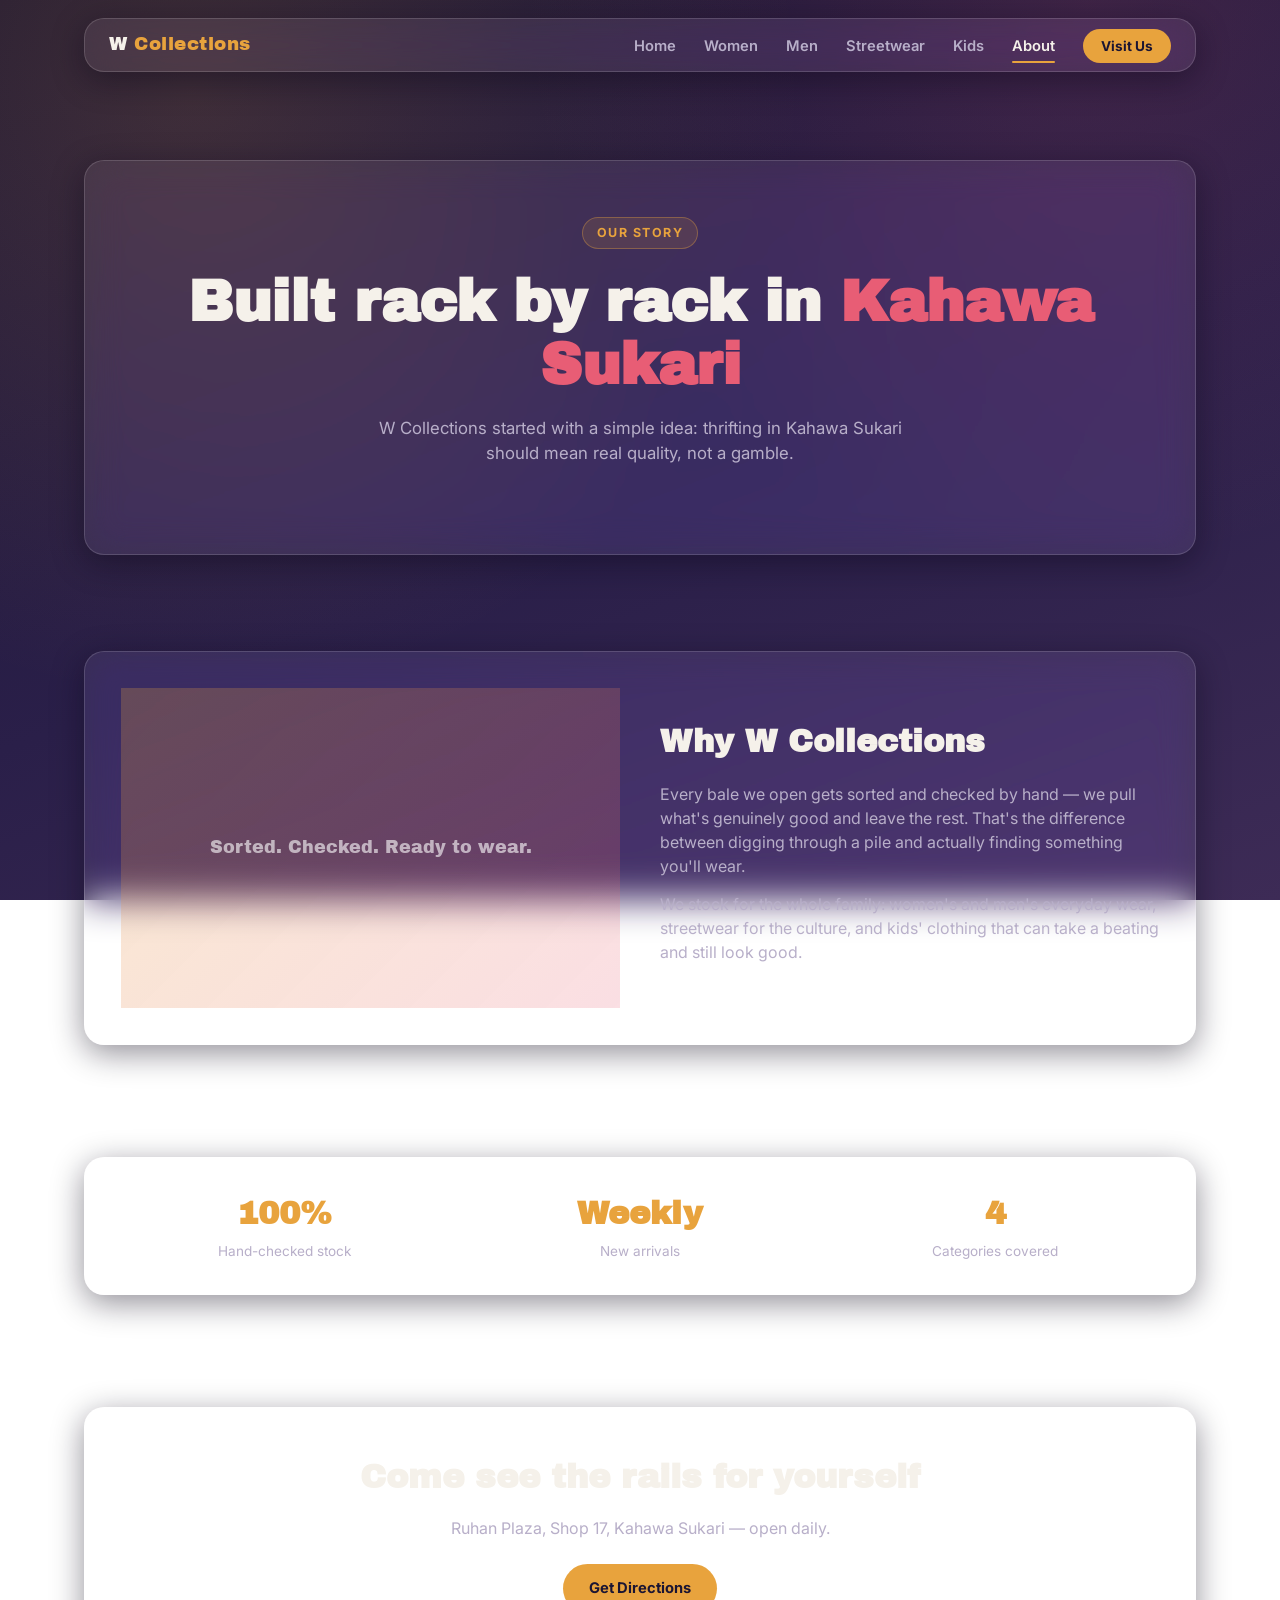
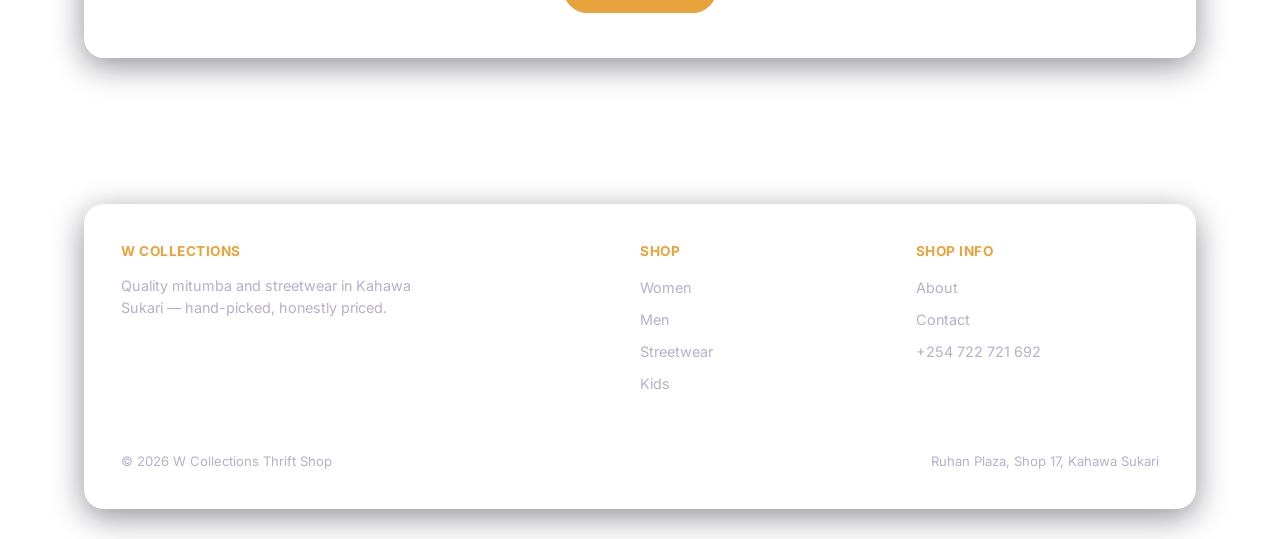
==== about.html @ debbc897 "Add files via upload" ====
<!DOCTYPE html>
<html lang="en">
<head>
<meta charset="UTF-8">
<meta name="viewport" content="width=device-width, initial-scale=1.0">
<title>About Us | W Collections Thrift Shop</title>
<meta name="description" content="Meet W Collections Thrift Shop — Kahawa Sukari's spot for quality-checked, honestly priced mitumba and streetwear.">
<link rel="canonical" href="https://w-collections.vercel.app/about.html">
<link rel="stylesheet" href="style.css">
</head>
<body>

<header class="site-header">
  <div class="container">
    <div class="nav-shell glass">
      <a href="index.html" class="logo">W <span>Collections</span></a>
      <nav>
        <ul>
          <li><a href="index.html">Home</a></li>
          <li><a href="womens-clothing.html">Women</a></li>
          <li><a href="mens-clothes.html">Men</a></li>
          <li><a href="streetwear.html">Streetwear</a></li>
          <li><a href="childrens-clothing.html">Kids</a></li>
          <li><a href="about.html" class="active">About</a></li>
          <li><a href="contact.html" class="nav-cta">Visit Us</a></li>
        </ul>
      </nav>
      <button class="nav-toggle" aria-label="Toggle menu">☰</button>
    </div>
  </div>
</header>

<main>
  <section class="hero">
    <div class="container">
      <div class="hero-inner glass">
        <span class="hero-tag">Our Story</span>
        <h1>Built rack by rack in <em>Kahawa Sukari</em></h1>
        <p class="lead">W Collections started with a simple idea: thrifting in Kahawa Sukari should mean real quality, not a gamble.</p>
      </div>
    </div>
  </section>

  <section class="section">
    <div class="container">
      <div class="split glass" style="padding:36px;">
        <div class="visual">Sorted. Checked. Ready to wear.</div>
        <div class="copy">
          <h2>Why W Collections</h2>
          <p>Every bale we open gets sorted and checked by hand — we pull what's genuinely good and leave the rest. That's the difference between digging through a pile and actually finding something you'll wear.</p>
          <p>We stock for the whole family: women's and men's everyday wear, streetwear for the culture, and kids' clothing that can take a beating and still look good.</p>
        </div>
      </div>
    </div>
  </section>

  <section class="section">
    <div class="container">
      <div class="stat-row glass">
        <div class="stat"><b>100%</b><span>Hand-checked stock</span></div>
        <div class="stat"><b>Weekly</b><span>New arrivals</span></div>
        <div class="stat"><b>4</b><span>Categories covered</span></div>
      </div>
    </div>
  </section>

  <section class="section">
    <div class="container">
      <div class="cta-band glass">
        <h2>Come see the rails for yourself</h2>
        <p>Ruhan Plaza, Shop 17, Kahawa Sukari — open daily.</p>
        <a href="contact.html" class="btn btn-primary">Get Directions</a>
      </div>
    </div>
  </section>
</main>

<footer>
  <div class="container">
    <div class="footer-inner glass">
      <div class="footer-grid">
        <div>
          <h4>W Collections</h4>
          <p style="color:var(--text-muted); font-size:0.9rem; max-width:320px;">Quality mitumba and streetwear in Kahawa Sukari — hand-picked, honestly priced.</p>
        </div>
        <div>
          <h4>Shop</h4>
          <ul>
            <li><a href="womens-clothing.html">Women</a></li>
            <li><a href="mens-clothes.html">Men</a></li>
            <li><a href="streetwear.html">Streetwear</a></li>
            <li><a href="childrens-clothing.html">Kids</a></li>
          </ul>
        </div>
        <div>
          <h4>Shop Info</h4>
          <ul>
            <li><a href="about.html">About</a></li>
            <li><a href="contact.html">Contact</a></li>
            <li><a href="tel:+254722721692">+254 722 721 692</a></li>
          </ul>
        </div>
      </div>
      <div class="footer-bottom">
        <span>© 2026 W Collections Thrift Shop</span>
        <span>Ruhan Plaza, Shop 17, Kahawa Sukari</span>
      </div>
    </div>
  </div>
</footer>

<script src="script.js"></script>
</body>
</html>
---- style.css ----
/* ============================================
   W COLLECTIONS — Glassmorphism Design System
   ============================================ */

@import url('https://fonts.googleapis.com/css2?family=Archivo+Black&family=Inter:wght@400;500;600;700;800&display=swap');

:root{
  /* Color tokens */
  --bg-deep:      #1B1533;
  --bg-mid:       #2A1F49;
  --bg-light:     #3D2B56;
  --amber:        #E8A33D;
  --amber-soft:   #F2C374;
  --coral:        #E85D75;
  --text-primary: #F5F1EA;
  --text-muted:   #B8AFC9;
  --glass-fill:   rgba(255,255,255,0.07);
  --glass-fill-hi:rgba(255,255,255,0.13);
  --glass-border: rgba(255,255,255,0.15);
  --shadow-deep:  rgba(10,6,24,0.45);

  --font-display: 'Archivo Black', 'Arial Black', sans-serif;
  --font-body: 'Inter', -apple-system, sans-serif;

  --radius: 20px;
  --radius-sm: 12px;
  --container: 1160px;
}

*{ box-sizing: border-box; margin:0; padding:0; }

html{ scroll-behavior: smooth; }

body{
  font-family: var(--font-body);
  color: var(--text-primary);
  background:
    radial-gradient(circle at 15% 10%, rgba(232,163,61,0.16), transparent 45%),
    radial-gradient(circle at 85% 0%, rgba(232,93,117,0.14), transparent 40%),
    linear-gradient(160deg, var(--bg-deep) 0%, var(--bg-mid) 55%, var(--bg-light) 100%);
  background-attachment: fixed;
  min-height: 100vh;
  line-height: 1.5;
  -webkit-font-smoothing: antialiased;
}

img{ max-width:100%; display:block; }
a{ color: inherit; text-decoration:none; }
ul{ list-style:none; }

.container{
  max-width: var(--container);
  margin: 0 auto;
  padding: 0 24px;
}

/* ---------- Glass primitives ---------- */
.glass{
  background: var(--glass-fill);
  backdrop-filter: blur(18px) saturate(140%);
  -webkit-backdrop-filter: blur(18px) saturate(140%);
  border: 1px solid var(--glass-border);
  border-radius: var(--radius);
  box-shadow: 0 8px 32px var(--shadow-deep);
}

/* ---------- Header / Nav ---------- */
header.site-header{
  position: sticky;
  top: 0;
  z-index: 100;
  padding: 18px 0;
}
.nav-shell{
  display:flex;
  align-items:center;
  justify-content:space-between;
  padding: 12px 24px;
}
.logo{
  font-family: var(--font-display);
  font-size: 1.15rem;
  letter-spacing: 0.5px;
  color: var(--text-primary);
}
.logo span{ color: var(--amber); }

nav ul{ display:flex; gap: 28px; }
nav a{
  font-weight: 600;
  font-size: 0.92rem;
  color: var(--text-muted);
  transition: color .2s ease;
  position: relative;
}
nav a:hover, nav a.active{ color: var(--text-primary); }
nav a.active::after{
  content:'';
  position:absolute;
  left:0; right:0; bottom:-8px;
  height:2px;
  background: var(--amber);
  border-radius: 2px;
}
.nav-cta{
  background: var(--amber);
  color: var(--bg-deep) !important;
  padding: 9px 18px;
  border-radius: 999px;
  font-weight: 700 !important;
  font-size: 0.85rem !important;
}
.nav-cta:hover{ background: var(--amber-soft); }

.nav-toggle{ display:none; background:none; border:none; color:var(--text-primary); font-size:1.6rem; cursor:pointer; }

/* ---------- Hero ---------- */
.hero{
  padding: 70px 0 40px;
}
.hero-inner{
  padding: 56px 48px;
  text-align:center;
  position: relative;
  overflow: hidden;
}
.hero-tag{
  display:inline-block;
  font-size: 0.78rem;
  font-weight: 700;
  letter-spacing: 1.5px;
  text-transform: uppercase;
  color: var(--amber);
  background: rgba(232,163,61,0.12);
  border: 1px solid rgba(232,163,61,0.35);
  padding: 6px 14px;
  border-radius: 999px;
  margin-bottom: 22px;
}
.hero h1{
  font-family: var(--font-display);
  font-size: clamp(2.1rem, 5vw, 3.6rem);
  line-height: 1.08;
  margin-bottom: 20px;
}
.hero h1 em{
  font-style: normal;
  color: var(--coral);
}
.hero p.lead{
  max-width: 560px;
  margin: 0 auto 32px;
  color: var(--text-muted);
  font-size: 1.05rem;
}
.hero-actions{
  display:flex; gap:16px; justify-content:center; flex-wrap:wrap;
}

.btn{
  display:inline-block;
  padding: 13px 26px;
  border-radius: 999px;
  font-weight: 700;
  font-size: 0.92rem;
  transition: transform .18s ease, background .18s ease;
}
.btn-primary{ background: var(--amber); color: var(--bg-deep); }
.btn-primary:hover{ transform: translateY(-2px); background: var(--amber-soft); }
.btn-ghost{
  background: var(--glass-fill);
  border: 1px solid var(--glass-border);
  color: var(--text-primary);
}
.btn-ghost:hover{ transform: translateY(-2px); background: var(--glass-fill-hi); }

/* ---------- Section headings ---------- */
.section{ padding: 56px 0; }
.section-head{
  text-align:center;
  max-width: 560px;
  margin: 0 auto 40px;
}
.eyebrow{
  font-size: 0.78rem;
  font-weight: 700;
  letter-spacing: 1.5px;
  text-transform: uppercase;
  color: var(--coral);
  margin-bottom: 10px;
  display:block;
}
.section-head h2{
  font-family: var(--font-display);
  font-size: clamp(1.6rem, 3.5vw, 2.3rem);
  margin-bottom: 12px;
}
.section-head p{ color: var(--text-muted); }

/* ---------- Category "tag" cards (signature element) ---------- */
.tag-grid{
  display:grid;
  grid-template-columns: repeat(4, 1fr);
  gap: 22px;
}
.tag-card{
  padding: 0;
  overflow: hidden;
  position:relative;
  transition: transform .25s ease, box-shadow .25s ease;
  cursor:pointer;
}
.tag-card:hover{ transform: translateY(-6px); box-shadow: 0 16px 40px var(--shadow-deep); }
.tag-card .swatch{
  height: 160px;
  display:flex; align-items:center; justify-content:center;
  font-family: var(--font-display);
  font-size: 2.4rem;
  color: rgba(255,255,255,0.85);
}
.tag-card .tag-body{ padding: 20px; }
.tag-card h3{ font-size: 1.05rem; margin-bottom: 4px; }
.tag-card p{ font-size: 0.85rem; color: var(--text-muted); }
.tag-hole{
  position:absolute; top:14px; right:14px;
  width: 34px; height:34px;
  border-radius: 999px;
  background: rgba(27,21,51,0.5);
  border: 1px solid var(--glass-border);
  display:flex; align-items:center; justify-content:center;
  font-size: 0.75rem;
  font-weight:700;
}

.sw-women{ background: linear-gradient(135deg, #E85D75, #B33D5C); }
.sw-men{ background: linear-gradient(135deg, #3D6BE8, #2A3D7A); }
.sw-street{ background: linear-gradient(135deg, #E8A33D, #B3722A); }
.sw-kids{ background: linear-gradient(135deg, #3DE8B0, #2A9B7A); }

/* ---------- Feature strip ---------- */
.feature-strip{
  display:grid;
  grid-template-columns: repeat(3, 1fr);
  gap: 20px;
}
.feature-card{ padding: 26px; }
.feature-card .icon{
  width: 44px; height:44px;
  border-radius: 12px;
  background: rgba(232,163,61,0.15);
  color: var(--amber);
  display:flex; align-items:center; justify-content:center;
  font-size: 1.2rem;
  margin-bottom: 14px;
}
.feature-card h3{ font-size: 1.02rem; margin-bottom: 6px; }
.feature-card p{ font-size: 0.88rem; color: var(--text-muted); }

/* ---------- Split section (About / Story) ---------- */
.split{
  display:grid;
  grid-template-columns: 1fr 1fr;
  gap: 40px;
  align-items:center;
}
.split .visual{
  height: 320px;
  background: linear-gradient(135deg, rgba(232,163,61,0.25), rgba(232,93,117,0.2));
  display:flex; align-items:center; justify-content:center;
  font-family: var(--font-display);
  color: rgba(255,255,255,0.6);
  font-size: 1.1rem;
  text-align:center;
  padding: 20px;
}
.split .copy h2{ font-family: var(--font-display); font-size: clamp(1.5rem, 3vw, 2rem); margin-bottom: 16px; }
.split .copy p{ color: var(--text-muted); margin-bottom: 14px; }

/* ---------- Reviews / stats ---------- */
.stat-row{
  display:grid;
  grid-template-columns: repeat(3, 1fr);
  gap: 20px;
  text-align:center;
  padding: 32px;
}
.stat-row .stat b{
  display:block;
  font-family: var(--font-display);
  font-size: 2rem;
  color: var(--amber);
}
.stat-row .stat span{ color: var(--text-muted); font-size: 0.85rem; }

/* ---------- Map / contact ---------- */
.contact-grid{
  display:grid;
  grid-template-columns: 1fr 1fr;
  gap: 24px;
}
.info-list li{
  display:flex; gap:14px; align-items:flex-start;
  padding: 14px 0;
  border-bottom: 1px solid var(--glass-border);
}
.info-list li:last-child{ border-bottom:none; }
.info-list .ic{
  width: 36px; height:36px; flex-shrink:0;
  border-radius: 10px;
  background: rgba(232,93,117,0.15);
  color: var(--coral);
  display:flex; align-items:center; justify-content:center;
}
.info-list h4{ font-size: 0.92rem; margin-bottom:2px; }
.info-list p{ font-size: 0.85rem; color: var(--text-muted); }

.map-embed{ height: 100%; min-height: 260px; overflow:hidden; }
.map-embed iframe{ width:100%; height:100%; min-height:260px; border:0; filter: invert(90%) hue-rotate(180deg) contrast(90%); }

form.contact-form{ padding: 28px; }
.form-row{ margin-bottom: 16px; }
.form-row label{ display:block; font-size:0.85rem; font-weight:600; margin-bottom:6px; color: var(--text-muted); }
.form-row input, .form-row textarea{
  width:100%;
  padding: 12px 14px;
  background: rgba(0,0,0,0.2);
  border: 1px solid var(--glass-border);
  border-radius: var(--radius-sm);
  color: var(--text-primary);
  font-family: var(--font-body);
  font-size: 0.92rem;
}
.form-row textarea{ resize: vertical; min-height: 100px; }
.form-row input:focus, .form-row textarea:focus{ outline: 2px solid var(--amber); outline-offset: 1px; }

/* ---------- Product grid (shop pages) ---------- */
.product-grid{
  display:grid;
  grid-template-columns: repeat(3, 1fr);
  gap: 22px;
}
.product-card{ overflow:hidden; }
.product-card .thumb{
  height: 220px;
  display:flex; align-items:center; justify-content:center;
  font-family: var(--font-display);
  color: rgba(255,255,255,0.55);
}
.product-card .p-body{ padding: 18px; display:flex; justify-content:space-between; align-items:center; }
.product-card h4{ font-size: 0.95rem; margin-bottom:2px; }
.product-card .price{ color: var(--amber); font-weight:700; }

.breadcrumb{ color: var(--text-muted); font-size: 0.85rem; margin-bottom: 24px; }
.breadcrumb a{ color: var(--text-muted); }
.breadcrumb a:hover{ color: var(--amber); }

/* ---------- CTA band ---------- */
.cta-band{ padding: 44px; text-align:center; }
.cta-band h2{ font-family: var(--font-display); font-size: clamp(1.5rem,3vw,2.1rem); margin-bottom: 14px; }
.cta-band p{ color: var(--text-muted); margin-bottom: 24px; }

/* ---------- Footer ---------- */
footer{ padding: 50px 0 30px; margin-top: 40px; }
.footer-inner{ padding: 36px; }
.footer-grid{
  display:grid;
  grid-template-columns: 2fr 1fr 1fr;
  gap: 32px;
  margin-bottom: 28px;
}
.footer-grid h4{ font-size:0.85rem; letter-spacing:0.5px; text-transform:uppercase; color: var(--amber); margin-bottom: 14px; }
.footer-grid li{ margin-bottom: 8px; }
.footer-grid a{ color: var(--text-muted); font-size: 0.9rem; }
.footer-grid a:hover{ color: var(--text-primary); }
.footer-bottom{
  border-top: 1px solid var(--glass-border);
  padding-top: 20px;
  display:flex; justify-content:space-between; flex-wrap:wrap; gap:10px;
  font-size: 0.82rem;
  color: var(--text-muted);
}

/* ---------- Responsive ---------- */
@media (max-width: 860px){
  .tag-grid, .product-grid{ grid-template-columns: repeat(2, 1fr); }
  .feature-strip, .stat-row{ grid-template-columns: 1fr; }
  .split, .contact-grid{ grid-template-columns: 1fr; }
  .footer-grid{ grid-template-columns: 1fr; }
}

@media (max-width: 640px){
  nav ul{
    position:absolute;
    top: 68px; left:16px; right:16px;
    flex-direction:column;
    background: var(--bg-mid);
    border: 1px solid var(--glass-border);
    border-radius: var(--radius-sm);
    padding: 18px;
    gap: 14px;
    display:none;
  }
  nav ul.open{ display:flex; }
  .nav-toggle{ display:block; }
  .tag-grid, .product-grid{ grid-template-columns: 1fr; }
  .hero-inner, .cta-band, form.contact-form, .footer-inner{ padding: 32px 22px; }
}

@media (prefers-reduced-motion: reduce){
  *{ transition:none !important; animation:none !important; }
}

/* Visible keyboard focus */
a:focus-visible, button:focus-visible{
  outline: 2px solid var(--amber);
  outline-offset: 2px;
}
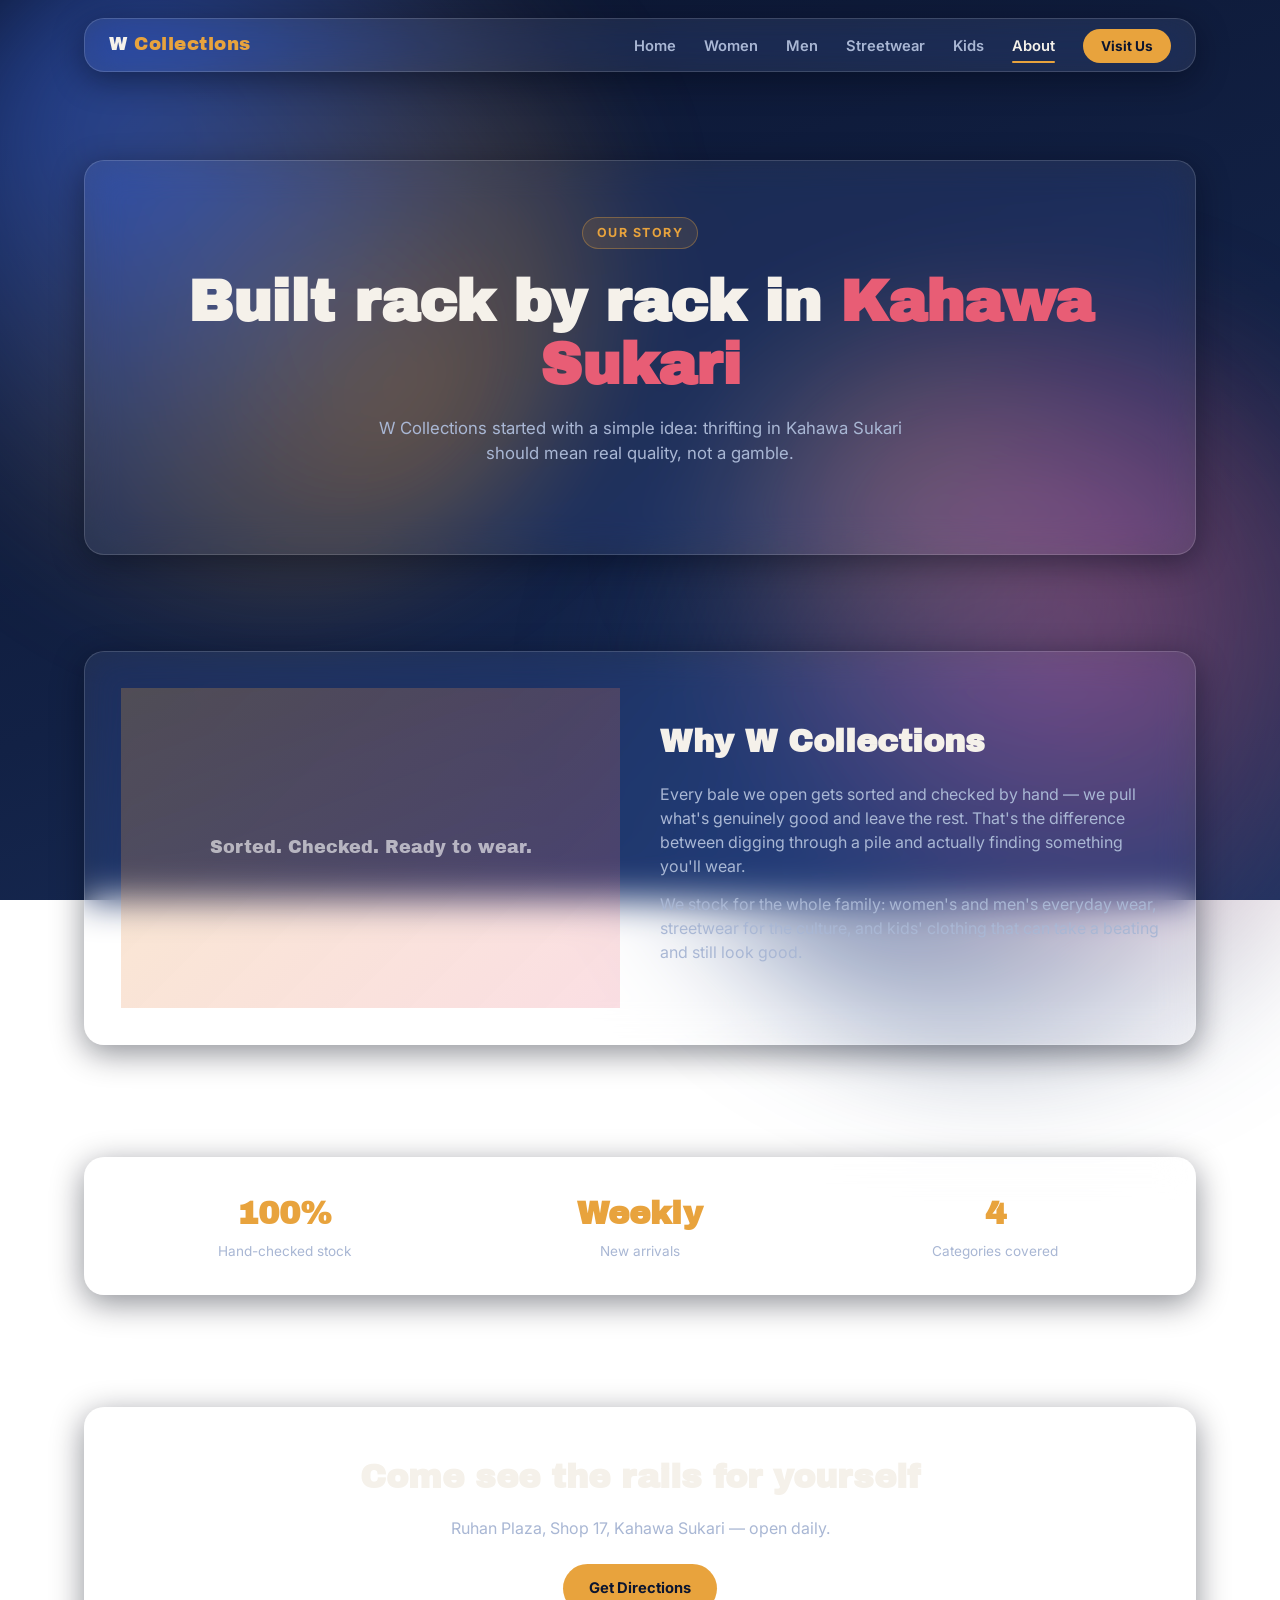
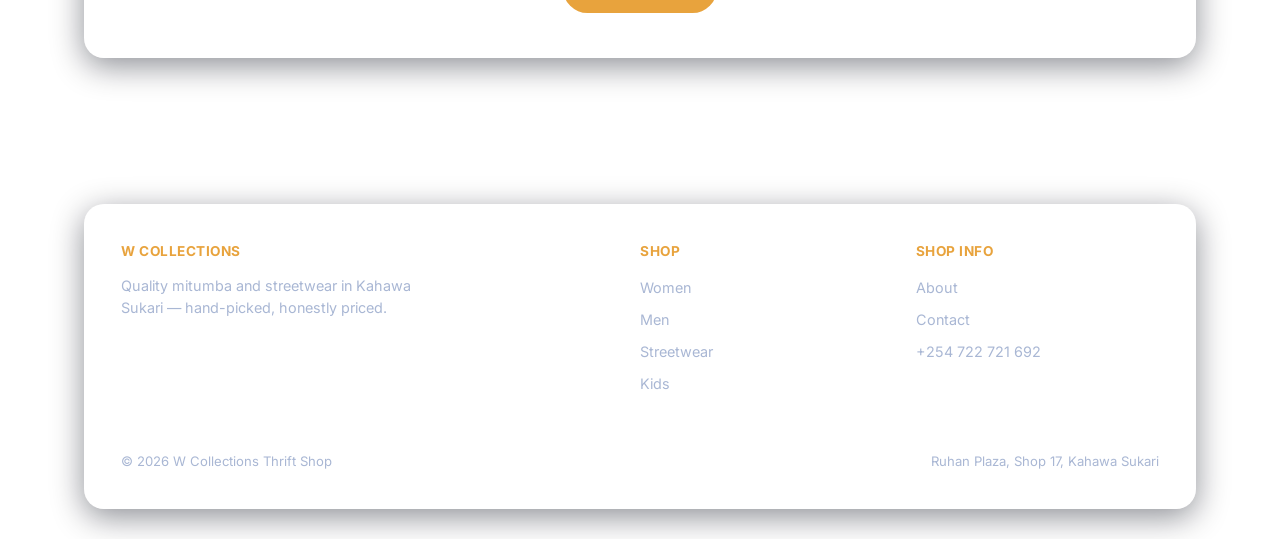
==== commit 5c698c22: "Add files via upload" ====
--- a/about.html
+++ b/about.html
@@ -9,6 +9,7 @@
 <link rel="stylesheet" href="style.css">
 </head>
 <body>
+<div class="orb-mid" aria-hidden="true"></div>
 
 <header class="site-header">
   <div class="container">
--- a/style.css
+++ b/style.css
@@ -6,18 +6,18 @@
 
 :root{
   /* Color tokens */
-  --bg-deep:      #1B1533;
-  --bg-mid:       #2A1F49;
-  --bg-light:     #3D2B56;
+  --bg-deep:      #0B1530;
+  --bg-mid:       #122145;
+  --bg-light:     #1B3160;
   --amber:        #E8A33D;
   --amber-soft:   #F2C374;
   --coral:        #E85D75;
   --text-primary: #F5F1EA;
-  --text-muted:   #B8AFC9;
+  --text-muted:   #A9B7D4;
   --glass-fill:   rgba(255,255,255,0.07);
   --glass-fill-hi:rgba(255,255,255,0.13);
   --glass-border: rgba(255,255,255,0.15);
-  --shadow-deep:  rgba(10,6,24,0.45);
+  --shadow-deep:  rgba(3,7,20,0.45);
 
   --font-display: 'Archivo Black', 'Arial Black', sans-serif;
   --font-body: 'Inter', -apple-system, sans-serif;
@@ -32,16 +32,68 @@
 html{ scroll-behavior: smooth; }
 
 body{
+  position: relative;
   font-family: var(--font-body);
   color: var(--text-primary);
-  background:
-    radial-gradient(circle at 15% 10%, rgba(232,163,61,0.16), transparent 45%),
-    radial-gradient(circle at 85% 0%, rgba(232,93,117,0.14), transparent 40%),
-    linear-gradient(160deg, var(--bg-deep) 0%, var(--bg-mid) 55%, var(--bg-light) 100%);
+  background: linear-gradient(160deg, var(--bg-deep) 0%, var(--bg-mid) 55%, var(--bg-light) 100%);
   background-attachment: fixed;
   min-height: 100vh;
   line-height: 1.5;
   -webkit-font-smoothing: antialiased;
+  overflow-x: hidden;
+}
+
+/* ---------- Floating orb layer (gives the glass something to refract) ---------- */
+body::before,
+body::after{
+  content: "";
+  position: fixed;
+  z-index: 0;
+  pointer-events: none;
+  border-radius: 50%;
+  filter: blur(60px);
+}
+
+body::before{
+  top: -12%;
+  left: -8%;
+  width: 55vw;
+  height: 55vw;
+  background:
+    radial-gradient(circle at 30% 30%, rgba(61,107,232,0.55), transparent 60%),
+    radial-gradient(circle at 70% 70%, rgba(232,163,61,0.35), transparent 65%);
+}
+
+body::after{
+  bottom: -18%;
+  right: -10%;
+  width: 60vw;
+  height: 60vw;
+  background:
+    radial-gradient(circle at 60% 40%, rgba(232,93,117,0.4), transparent 60%),
+    radial-gradient(circle at 30% 70%, rgba(27,49,96,0.6), transparent 65%);
+}
+
+.orb-mid{
+  position: fixed;
+  z-index: 0;
+  pointer-events: none;
+  top: 35%;
+  left: 55%;
+  width: 38vw;
+  height: 38vw;
+  border-radius: 50%;
+  filter: blur(70px);
+  background:
+    radial-gradient(circle at 40% 40%, rgba(242,195,116,0.3), transparent 55%),
+    radial-gradient(circle at 65% 65%, rgba(61,107,232,0.3), transparent 60%);
+}
+
+header.site-header,
+main,
+footer.site-footer{
+  position: relative;
+  z-index: 1;
 }
 
 img{ max-width:100%; display:block; }
@@ -225,7 +277,7 @@
   position:absolute; top:14px; right:14px;
   width: 34px; height:34px;
   border-radius: 999px;
-  background: rgba(27,21,51,0.5);
+  background: rgba(11,21,48,0.5);
   border: 1px solid var(--glass-border);
   display:flex; align-items:center; justify-content:center;
   font-size: 0.75rem;
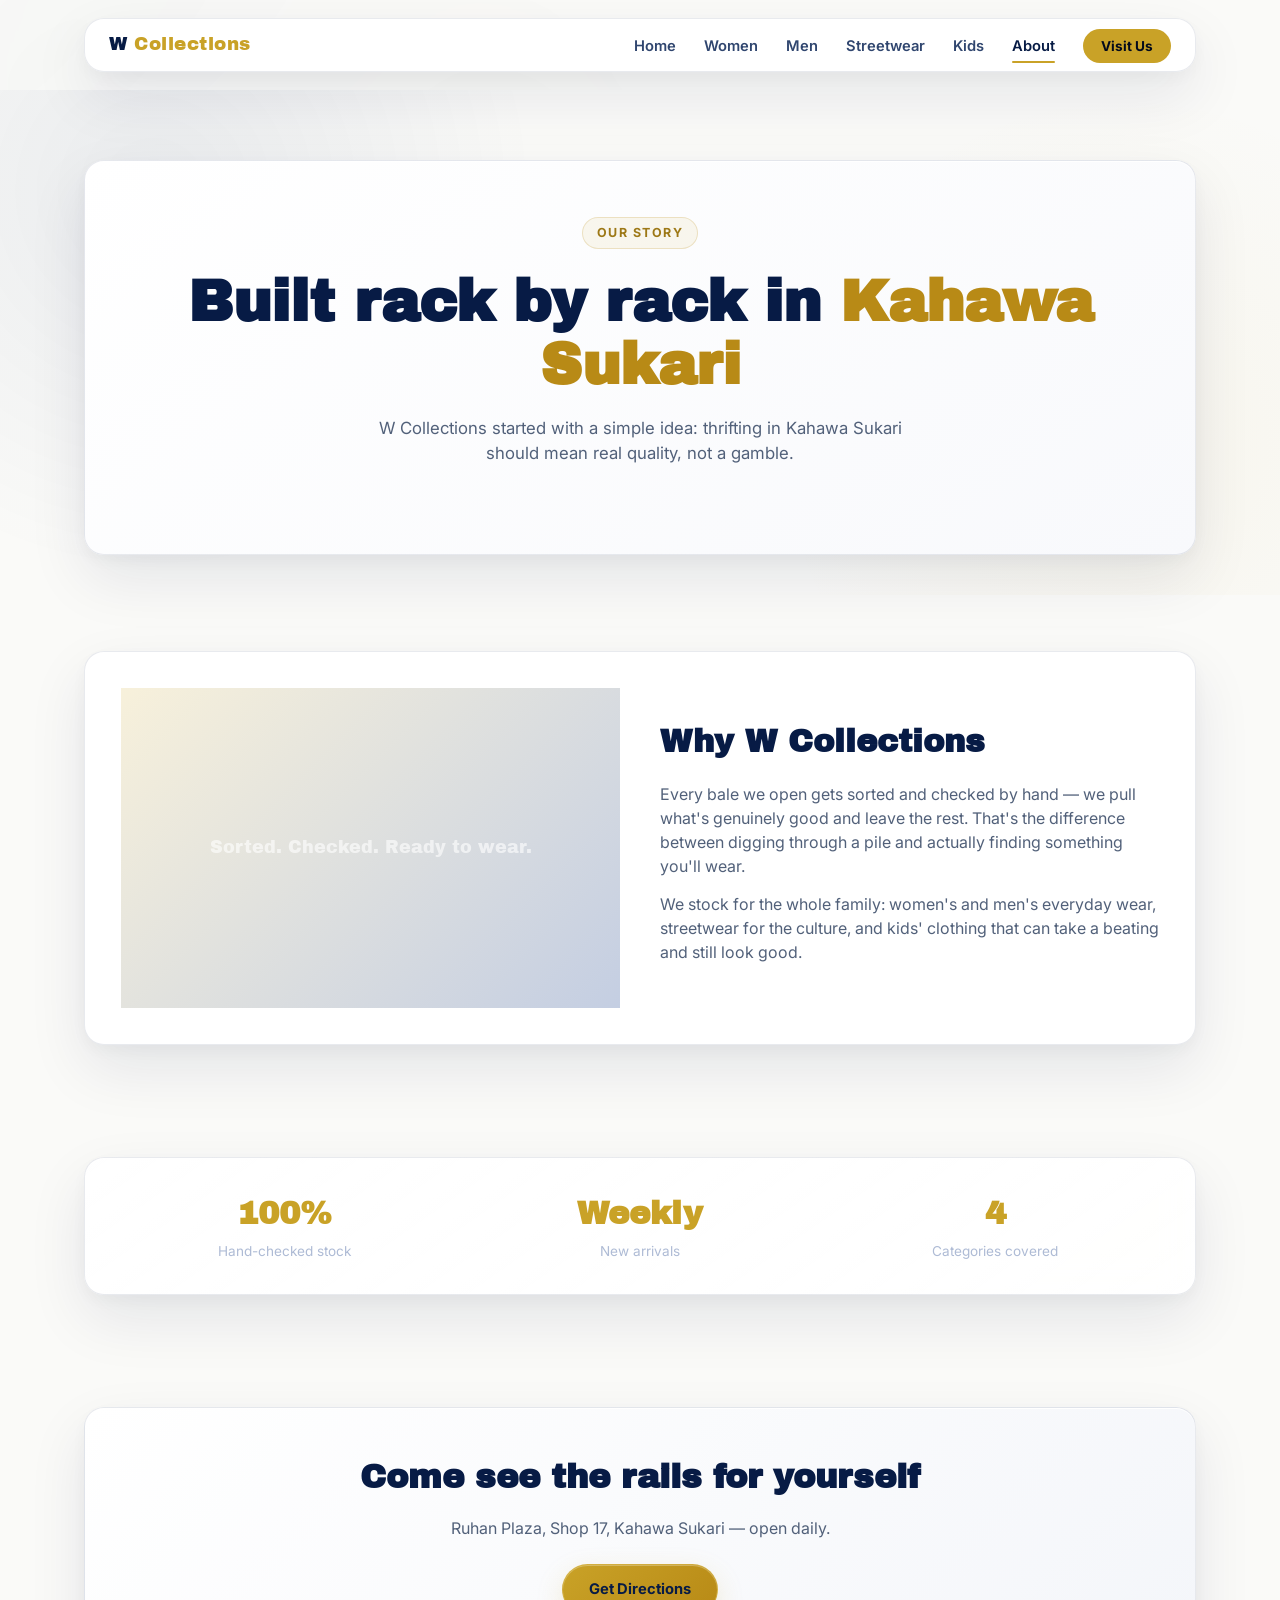
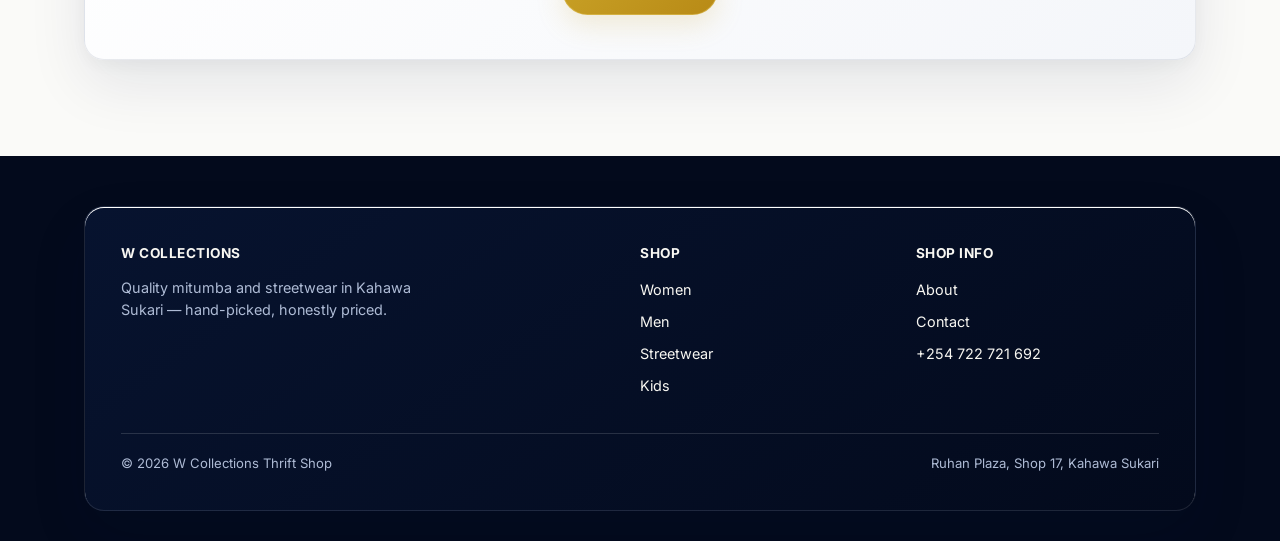
==== commit faef7b74: "Redesign W Collections with royal blue gold morphism" ====
--- a/about.html
+++ b/about.html
@@ -8,7 +8,7 @@
 <link rel="canonical" href="https://w-collections.vercel.app/about.html">
 <link rel="stylesheet" href="style.css">
 </head>
-<body>
+<body class="theme-bright">
 <div class="orb-mid" aria-hidden="true"></div>
 
 <header class="site-header">
--- a/style.css
+++ b/style.css
@@ -4,27 +4,35 @@
 
 @import url('https://fonts.googleapis.com/css2?family=Archivo+Black&family=Inter:wght@400;500;600;700;800&display=swap');
 
-:root{
-  /* Color tokens */
-  --bg-deep:      #0B1530;
-  --bg-mid:       #122145;
-  --bg-light:     #1B3160;
-  --amber:        #E8A33D;
-  --amber-soft:   #F2C374;
-  --coral:        #E85D75;
-  --text-primary: #F5F1EA;
-  --text-muted:   #A9B7D4;
-  --glass-fill:   rgba(255,255,255,0.07);
-  --glass-fill-hi:rgba(255,255,255,0.13);
-  --glass-border: rgba(255,255,255,0.15);
-  --shadow-deep:  rgba(3,7,20,0.45);
-
-  --font-display: 'Archivo Black', 'Arial Black', sans-serif;
-  --font-body: 'Inter', -apple-system, sans-serif;
-
-  --radius: 20px;
-  --radius-sm: 12px;
-  --container: 1160px;
+ :root{
+  --bg-deep:#030A1C;
+  --bg-mid:#07132F;
+  --bg-light:#0D2A66;
+
+  --gold:#C9A227;
+  --gold-soft:#E0C15A;
+  --gold-dark:#9D7816;
+
+  --white:#FFFFFF;
+  --text-primary:#F8F7F2;
+  --text-muted:#AEBBD5;
+  --dark-text:#071B45;
+
+  --glass-fill:rgba(255,255,255,.055);
+  --glass-fill-hi:rgba(255,255,255,.095);
+  --glass-border:rgba(255,255,255,.14);
+  --glass-highlight:rgba(255,255,255,.20);
+
+  --shadow-deep:rgba(0,0,0,.55);
+  --shadow-blue:rgba(13,42,102,.28);
+  --shadow-gold:rgba(201,162,39,.16);
+
+  --font-display:"Archivo Black","Arial Black",sans-serif;
+  --font-body:"Inter",-apple-system,sans-serif;
+
+  --radius:20px;
+  --radius-sm:12px;
+  --container:1160px;
 }
 
 *{ box-sizing: border-box; margin:0; padding:0; }
@@ -60,8 +68,8 @@
   width: 55vw;
   height: 55vw;
   background:
-    radial-gradient(circle at 30% 30%, rgba(61,107,232,0.55), transparent 60%),
-    radial-gradient(circle at 70% 70%, rgba(232,163,61,0.35), transparent 65%);
+    radial-gradient(circle at 25% 25%, rgba(40,90,220,.38), transparent 60%),
+    radial-gradient(circle at 80% 70%, rgba(212,175,55,.22), transparent 65%);
 }
 
 body::after{
@@ -70,8 +78,8 @@
   width: 60vw;
   height: 60vw;
   background:
-    radial-gradient(circle at 60% 40%, rgba(232,93,117,0.4), transparent 60%),
-    radial-gradient(circle at 30% 70%, rgba(27,49,96,0.6), transparent 65%);
+    radial-gradient(circle at 55% 35%, rgba(212,175,55,.20), transparent 60%),
+    radial-gradient(circle at 25% 70%, rgba(8,27,75,.55), transparent 65%);
 }
 
 .orb-mid{
@@ -85,8 +93,8 @@
   border-radius: 50%;
   filter: blur(70px);
   background:
-    radial-gradient(circle at 40% 40%, rgba(242,195,116,0.3), transparent 55%),
-    radial-gradient(circle at 65% 65%, rgba(61,107,232,0.3), transparent 60%);
+    radial-gradient(circle at 45% 45%, rgba(212,175,55,.18), transparent 55%),
+    radial-gradient(circle at 70% 70%, rgba(40,90,220,.20), transparent 60%);
 }
 
 header.site-header,
@@ -135,7 +143,7 @@
   letter-spacing: 0.5px;
   color: var(--text-primary);
 }
-.logo span{ color: var(--amber); }
+.logo span{ color: var(--gold); }
 
 nav ul{ display:flex; gap: 28px; }
 nav a{
@@ -151,18 +159,18 @@
   position:absolute;
   left:0; right:0; bottom:-8px;
   height:2px;
-  background: var(--amber);
+  background: var(--gold);
   border-radius: 2px;
 }
 .nav-cta{
-  background: var(--amber);
+  background: var(--gold);
   color: var(--bg-deep) !important;
   padding: 9px 18px;
   border-radius: 999px;
   font-weight: 700 !important;
   font-size: 0.85rem !important;
 }
-.nav-cta:hover{ background: var(--amber-soft); }
+.nav-cta:hover{ background: var(--gold-soft); }
 
 .nav-toggle{ display:none; background:none; border:none; color:var(--text-primary); font-size:1.6rem; cursor:pointer; }
 
@@ -182,7 +190,7 @@
   font-weight: 700;
   letter-spacing: 1.5px;
   text-transform: uppercase;
-  color: var(--amber);
+  color: var(--gold);
   background: rgba(232,163,61,0.12);
   border: 1px solid rgba(232,163,61,0.35);
   padding: 6px 14px;
@@ -197,7 +205,7 @@
 }
 .hero h1 em{
   font-style: normal;
-  color: var(--coral);
+  color: var(--gold);
 }
 .hero p.lead{
   max-width: 560px;
@@ -217,8 +225,8 @@
   font-size: 0.92rem;
   transition: transform .18s ease, background .18s ease;
 }
-.btn-primary{ background: var(--amber); color: var(--bg-deep); }
-.btn-primary:hover{ transform: translateY(-2px); background: var(--amber-soft); }
+.btn-primary{ background: var(--gold); color: var(--bg-deep); }
+.btn-primary:hover{ transform: translateY(-2px); background: var(--gold-soft); }
 .btn-ghost{
   background: var(--glass-fill);
   border: 1px solid var(--glass-border);
@@ -238,7 +246,7 @@
   font-weight: 700;
   letter-spacing: 1.5px;
   text-transform: uppercase;
-  color: var(--coral);
+  color: var(--gold);
   margin-bottom: 10px;
   display:block;
 }
@@ -284,10 +292,10 @@
   font-weight:700;
 }
 
-.sw-women{ background: linear-gradient(135deg, #E85D75, #B33D5C); }
-.sw-men{ background: linear-gradient(135deg, #3D6BE8, #2A3D7A); }
-.sw-street{ background: linear-gradient(135deg, #E8A33D, #B3722A); }
-.sw-kids{ background: linear-gradient(135deg, #3DE8B0, #2A9B7A); }
+.sw-women{ background: linear-gradient(135deg, #D4AF37, #A87918); }
+.sw-men{ background: linear-gradient(135deg, #1B4FC9, #0E2A6D); }
+.sw-street{ background: linear-gradient(135deg, #295CDB, #163C8C); }
+.sw-kids{ background: linear-gradient(135deg, #4E79E8, #234FAE); }
 
 /* ---------- Feature strip ---------- */
 .feature-strip{
@@ -300,7 +308,7 @@
   width: 44px; height:44px;
   border-radius: 12px;
   background: rgba(232,163,61,0.15);
-  color: var(--amber);
+  color: var(--gold);
   display:flex; align-items:center; justify-content:center;
   font-size: 1.2rem;
   margin-bottom: 14px;
@@ -317,7 +325,7 @@
 }
 .split .visual{
   height: 320px;
-  background: linear-gradient(135deg, rgba(232,163,61,0.25), rgba(232,93,117,0.2));
+  background: linear-gradient(135deg, rgba(212,175,55,.18), rgba(20,60,140,.25));
   display:flex; align-items:center; justify-content:center;
   font-family: var(--font-display);
   color: rgba(255,255,255,0.6);
@@ -340,7 +348,7 @@
   display:block;
   font-family: var(--font-display);
   font-size: 2rem;
-  color: var(--amber);
+  color: var(--gold);
 }
 .stat-row .stat span{ color: var(--text-muted); font-size: 0.85rem; }
 
@@ -359,8 +367,8 @@
 .info-list .ic{
   width: 36px; height:36px; flex-shrink:0;
   border-radius: 10px;
-  background: rgba(232,93,117,0.15);
-  color: var(--coral);
+  background: rgba(201,162,39,.10);
+  color: var(--gold);
   display:flex; align-items:center; justify-content:center;
 }
 .info-list h4{ font-size: 0.92rem; margin-bottom:2px; }
@@ -383,7 +391,7 @@
   font-size: 0.92rem;
 }
 .form-row textarea{ resize: vertical; min-height: 100px; }
-.form-row input:focus, .form-row textarea:focus{ outline: 2px solid var(--amber); outline-offset: 1px; }
+.form-row input:focus, .form-row textarea:focus{ outline: 2px solid var(--gold); outline-offset: 1px; }
 
 /* ---------- Product grid (shop pages) ---------- */
 .product-grid{
@@ -400,11 +408,11 @@
 }
 .product-card .p-body{ padding: 18px; display:flex; justify-content:space-between; align-items:center; }
 .product-card h4{ font-size: 0.95rem; margin-bottom:2px; }
-.product-card .price{ color: var(--amber); font-weight:700; }
+.product-card .price{ color: var(--gold); font-weight:700; }
 
 .breadcrumb{ color: var(--text-muted); font-size: 0.85rem; margin-bottom: 24px; }
 .breadcrumb a{ color: var(--text-muted); }
-.breadcrumb a:hover{ color: var(--amber); }
+.breadcrumb a:hover{ color: var(--gold); }
 
 /* ---------- CTA band ---------- */
 .cta-band{ padding: 44px; text-align:center; }
@@ -420,7 +428,7 @@
   gap: 32px;
   margin-bottom: 28px;
 }
-.footer-grid h4{ font-size:0.85rem; letter-spacing:0.5px; text-transform:uppercase; color: var(--amber); margin-bottom: 14px; }
+.footer-grid h4{ font-size:0.85rem; letter-spacing:0.5px; text-transform:uppercase; color: var(--gold); margin-bottom: 14px; }
 .footer-grid li{ margin-bottom: 8px; }
 .footer-grid a{ color: var(--text-muted); font-size: 0.9rem; }
 .footer-grid a:hover{ color: var(--text-primary); }
@@ -464,6 +472,612 @@
 
 /* Visible keyboard focus */
 a:focus-visible, button:focus-visible{
-  outline: 2px solid var(--amber);
+  outline: 2px solid var(--gold);
   outline-offset: 2px;
 }
+
+
+/* ===== ROYAL BLUE + GOLD MORPHISM ===== */
+
+.btn-primary{
+  background:linear-gradient(135deg,#D4AF37,#B88A16);
+  color:#030A1C;
+  border:1px solid rgba(224,193,90,.55);
+  box-shadow:
+    0 10px 28px rgba(201,162,39,.18),
+    inset 0 1px 0 rgba(255,255,255,.28);
+}
+
+.btn-primary:hover{
+  background:linear-gradient(135deg,#E0C15A,#C9A227);
+  transform:translateY(-3px);
+  box-shadow:
+    0 16px 36px rgba(201,162,39,.25),
+    inset 0 1px 0 rgba(255,255,255,.30);
+}
+
+.btn-ghost{
+  background:rgba(255,255,255,.045);
+  border:1px solid rgba(255,255,255,.18);
+  box-shadow:
+    inset 0 1px 0 rgba(255,255,255,.12),
+    0 10px 28px rgba(0,0,0,.20);
+}
+
+.btn-ghost:hover{
+  border-color:rgba(224,193,90,.38);
+  background:rgba(201,162,39,.07);
+}
+
+/* =========================================================
+   W COLLECTIONS — PAGE THEME SYSTEM
+   Dark = luxury royal navy + gold
+   Bright = white + royal blue + real gold
+   ========================================================= */
+
+/* ---------- BRIGHT PAGE ---------- */
+
+body.theme-bright{
+  background:
+    radial-gradient(
+      circle at 12% 8%,
+      rgba(13,42,102,.08),
+      transparent 32%
+    ),
+    radial-gradient(
+      circle at 88% 78%,
+      rgba(201,162,39,.07),
+      transparent 30%
+    ),
+    #FAFAF8;
+
+  color:#071B45;
+}
+
+body.theme-bright::before{
+  background:
+    linear-gradient(
+      135deg,
+      rgba(13,42,102,.035),
+      transparent 42%,
+      rgba(201,162,39,.035)
+    );
+}
+
+body.theme-bright .glass{
+  background:
+    linear-gradient(
+      145deg,
+      rgba(255,255,255,.96),
+      rgba(255,255,255,.78)
+    );
+
+  border:1px solid rgba(7,27,69,.10);
+
+  box-shadow:
+    0 24px 60px rgba(7,27,69,.10),
+    0 8px 24px rgba(7,27,69,.06),
+    inset 0 1px 0 rgba(255,255,255,.95);
+}
+
+body.theme-bright .glass::before{
+  background:
+    linear-gradient(
+      120deg,
+      rgba(255,255,255,.90),
+      transparent 30%,
+      transparent 72%,
+      rgba(201,162,39,.045)
+    );
+}
+
+body.theme-bright .glass:hover{
+  border-color:rgba(184,138,22,.24);
+
+  box-shadow:
+    0 30px 70px rgba(7,27,69,.13),
+    0 10px 28px rgba(7,27,69,.07),
+    inset 0 1px 0 rgba(255,255,255,1);
+}
+
+body.theme-bright .site-header{
+  color:#071B45;
+}
+
+body.theme-bright .logo{
+  color:#071B45;
+}
+
+body.theme-bright nav a{
+  color:#30466F;
+}
+
+body.theme-bright nav a:hover,
+body.theme-bright nav a.active{
+  color:#071B45;
+}
+
+body.theme-bright .hero h1,
+body.theme-bright h2,
+body.theme-bright h3,
+body.theme-bright h4{
+  color:#071B45;
+}
+
+body.theme-bright .lead,
+body.theme-bright p{
+  color:#52617A;
+}
+
+body.theme-bright .btn-ghost{
+  color:#071B45;
+  background:rgba(7,27,69,.035);
+  border-color:rgba(7,27,69,.14);
+}
+
+body.theme-bright .btn-ghost:hover{
+  color:#071B45;
+  background:rgba(201,162,39,.07);
+  border-color:rgba(184,138,22,.35);
+}
+
+body.theme-bright .section-head .eyebrow{
+  color:#B88A16;
+}
+
+body.theme-bright .tag-card{
+  color:#071B45;
+}
+
+body.theme-bright .tag-card p{
+  color:#66738A;
+}
+
+body.theme-bright footer{
+  background:#071B45;
+  color:#F8F7F2;
+}
+
+body.theme-bright footer .glass{
+  background:
+    linear-gradient(
+      145deg,
+      rgba(13,42,102,.92),
+      rgba(7,19,47,.96)
+    );
+
+  border-color:rgba(255,255,255,.10);
+}
+
+body.theme-bright footer h4,
+body.theme-bright footer p,
+body.theme-bright footer a{
+  color:#F8F7F2;
+}
+
+
+/* ---------- DARK PAGE REFINEMENT ---------- */
+
+body.theme-dark{
+  background:
+    radial-gradient(
+      circle at 18% 12%,
+      rgba(13,42,102,.28),
+      transparent 34%
+    ),
+    radial-gradient(
+      circle at 82% 82%,
+      rgba(201,162,39,.08),
+      transparent 30%
+    ),
+    #030A1C;
+}
+
+body.theme-dark .hero h1 em{
+  color:#C9A227;
+}
+
+body.theme-dark .eyebrow{
+  color:#D4AF37;
+}
+
+
+/* ---------- GOLD DETAILS ---------- */
+
+.gold-line{
+  height:2px;
+  width:72px;
+  background:linear-gradient(
+    90deg,
+    #9D7816,
+    #E0C15A,
+    #9D7816
+  );
+  border-radius:999px;
+}
+
+.gold-text{
+  color:#C9A227;
+}
+
+body.theme-bright .gold-text{
+  color:#B88A16;
+}
+
+
+/* ---------- SOFTER CARD DEPTH ---------- */
+
+.tag-card,
+.feature-card,
+.product-card{
+  transition:
+    transform .25s ease,
+    box-shadow .25s ease,
+    border-color .25s ease;
+}
+
+.tag-card:hover,
+.feature-card:hover,
+.product-card:hover{
+  transform:translateY(-5px);
+}
+
+
+/* ---------- GOLD FOCUS STATES ---------- */
+
+button:focus-visible,
+a:focus-visible,
+input:focus-visible,
+textarea:focus-visible,
+select:focus-visible{
+  outline:2px solid #C9A227;
+  outline-offset:3px;
+}
+
+
+/* ---------- REDUCED MOTION ---------- */
+
+@media (prefers-reduced-motion:reduce){
+  *,
+  *::before,
+  *::after{
+    animation-duration:.01ms !important;
+    animation-iteration-count:1 !important;
+    transition-duration:.01ms !important;
+    scroll-behavior:auto !important;
+  }
+}
+
+
+/* =========================================================
+   W COLLECTIONS — KIDS PAGE
+   Playful, bright, friendly — still premium
+   ========================================================= */
+
+body.kids-page{
+  background:
+    radial-gradient(circle at 8% 12%, rgba(224,193,90,.18), transparent 25%),
+    radial-gradient(circle at 92% 18%, rgba(42,92,190,.22), transparent 28%),
+    radial-gradient(circle at 50% 100%, rgba(13,42,102,.25), transparent 35%),
+    #07132F;
+}
+
+/* Friendlier glass */
+body.kids-page .glass{
+  background:
+    linear-gradient(
+      145deg,
+      rgba(255,255,255,.13),
+      rgba(255,255,255,.055)
+    );
+  border-radius:26px;
+  border-color:rgba(255,255,255,.16);
+  box-shadow:
+    0 22px 55px rgba(0,0,0,.30),
+    inset 0 1px 0 rgba(255,255,255,.20);
+}
+
+/* Softer, larger cards */
+body.kids-page .tag-card,
+body.kids-page .feature-card,
+body.kids-page .product-card{
+  border-radius:26px;
+}
+
+body.kids-page .tag-card:hover,
+body.kids-page .feature-card:hover,
+body.kids-page .product-card:hover{
+  transform:translateY(-7px) rotate(-.3deg);
+  border-color:rgba(224,193,90,.35);
+}
+
+/* Playful hero */
+body.kids-page .hero h1{
+  letter-spacing:-1.5px;
+}
+
+body.kids-page .hero h1 em{
+  color:#E0C15A;
+  font-style:normal;
+}
+
+body.kids-page .hero-tag{
+  background:rgba(201,162,39,.12);
+  border-color:rgba(224,193,90,.28);
+  color:#E0C15A;
+  border-radius:999px;
+}
+
+/* Friendly category swatches */
+body.kids-page .sw-women{
+  background:linear-gradient(135deg,#D4AF37,#A87918);
+}
+
+body.kids-page .sw-men{
+  background:linear-gradient(135deg,#2D61C7,#123878);
+}
+
+body.kids-page .sw-street{
+  background:linear-gradient(135deg,#4A79D8,#1B438C);
+}
+
+body.kids-page .sw-kids{
+  background:linear-gradient(135deg,#E0C15A,#B88A16);
+}
+
+/* Bigger, friendlier buttons */
+body.kids-page .btn{
+  border-radius:999px;
+  padding:13px 22px;
+}
+
+body.kids-page .btn-primary{
+  background:linear-gradient(135deg,#E0C15A,#C9A227);
+  box-shadow:
+    0 10px 26px rgba(201,162,39,.20),
+    inset 0 1px 0 rgba(255,255,255,.35);
+}
+
+/* Decorative bubbles */
+body.kids-page::after{
+  content:"";
+  position:fixed;
+  width:180px;
+  height:180px;
+  right:-65px;
+  top:35%;
+  border-radius:50%;
+  border:1px solid rgba(224,193,90,.16);
+  box-shadow:
+    -35px 25px 0 -45px rgba(255,255,255,.20),
+    -75px -30px 0 -55px rgba(255,255,255,.16);
+  pointer-events:none;
+  z-index:-1;
+}
+
+/* Kid-friendly headings */
+body.kids-page .section-head h2{
+  letter-spacing:-.8px;
+}
+
+body.kids-page .section-head p{
+  max-width:620px;
+}
+
+/* Softer product imagery */
+body.kids-page .product-card img{
+  border-radius:20px;
+}
+
+/* Keep footer sophisticated */
+body.kids-page footer{
+  margin-top:40px;
+}
+
+
+/* =========================================================
+   BRIGHT PAGES — TRUE WHITE DOMINANT
+   ========================================================= */
+
+body.theme-bright{
+  background:#FAFAF8 !important;
+  color:#071B45;
+}
+
+body.theme-bright main{
+  background:#FAFAF8;
+}
+
+/* White section surfaces */
+body.theme-bright .section{
+  background:transparent;
+}
+
+body.theme-bright .hero{
+  background:
+    radial-gradient(
+      circle at 12% 20%,
+      rgba(13,42,102,.07),
+      transparent 32%
+    ),
+    radial-gradient(
+      circle at 88% 70%,
+      rgba(201,162,39,.055),
+      transparent 30%
+    );
+}
+
+/* White glass instead of dark glass */
+body.theme-bright .glass{
+  background:
+    linear-gradient(
+      145deg,
+      rgba(255,255,255,.98),
+      rgba(255,255,255,.88)
+    ) !important;
+
+  border:1px solid rgba(7,27,69,.09);
+
+  box-shadow:
+    0 24px 60px rgba(7,27,69,.09),
+    0 6px 20px rgba(7,27,69,.045),
+    inset 0 1px 0 rgba(255,255,255,1);
+}
+
+body.theme-bright .glass::before{
+  background:
+    linear-gradient(
+      120deg,
+      rgba(255,255,255,.95),
+      transparent 35%,
+      transparent 72%,
+      rgba(201,162,39,.035)
+    );
+}
+
+/* Header */
+body.theme-bright .nav-shell{
+  background:rgba(255,255,255,.92) !important;
+  border-color:rgba(7,27,69,.09);
+}
+
+body.theme-bright .nav-toggle{
+  color:#071B45;
+}
+
+/* Hero */
+body.theme-bright .hero-inner{
+  background:
+    linear-gradient(
+      145deg,
+      #FFFFFF,
+      #F8F9FC
+    ) !important;
+}
+
+body.theme-bright .hero h1{
+  color:#071B45;
+}
+
+body.theme-bright .hero h1 em{
+  color:#B88A16;
+}
+
+body.theme-bright .hero-tag{
+  background:rgba(201,162,39,.08);
+  color:#9D7816;
+  border-color:rgba(184,138,22,.20);
+}
+
+/* Section headings */
+body.theme-bright .section-head h2,
+body.theme-bright .section-head h3{
+  color:#071B45;
+}
+
+body.theme-bright .section-head p,
+body.theme-bright .lead{
+  color:#52617A;
+}
+
+/* Category cards */
+body.theme-bright .tag-card{
+  background:#FFFFFF !important;
+  color:#071B45;
+  border-color:rgba(7,27,69,.09);
+}
+
+body.theme-bright .tag-card h3{
+  color:#071B45;
+}
+
+body.theme-bright .tag-card p{
+  color:#64728A;
+}
+
+/* Feature cards */
+body.theme-bright .feature-card{
+  background:#FFFFFF !important;
+}
+
+body.theme-bright .feature-card h3{
+  color:#071B45;
+}
+
+body.theme-bright .feature-card p{
+  color:#64728A;
+}
+
+/* Split sections */
+body.theme-bright .split{
+  background:#FFFFFF !important;
+}
+
+body.theme-bright .copy h2{
+  color:#071B45;
+}
+
+body.theme-bright .copy p{
+  color:#52617A;
+}
+
+/* CTA */
+body.theme-bright .cta-band{
+  background:
+    linear-gradient(
+      135deg,
+      #FFFFFF,
+      #F4F6FA
+    ) !important;
+}
+
+body.theme-bright .cta-band h2{
+  color:#071B45;
+}
+
+body.theme-bright .cta-band p{
+  color:#52617A;
+}
+
+/* Gold details */
+body.theme-bright .eyebrow{
+  color:#B88A16 !important;
+}
+
+body.theme-bright .icon{
+  color:#B88A16;
+}
+
+/* Buttons */
+body.theme-bright .btn-primary{
+  background:linear-gradient(
+    135deg,
+    #C9A227,
+    #B88A16
+  ) !important;
+
+  color:#071B45;
+}
+
+body.theme-bright .btn-primary:hover{
+  background:linear-gradient(
+    135deg,
+    #D4AF37,
+    #C9A227
+  ) !important;
+}
+
+/* Footer remains deep royal blue */
+body.theme-bright footer{
+  background:#030A1C !important;
+}
+
+body.theme-bright footer .footer-inner{
+  background:
+    linear-gradient(
+      145deg,
+      #07132F,
+      #030A1C
+    ) !important;
+}
+
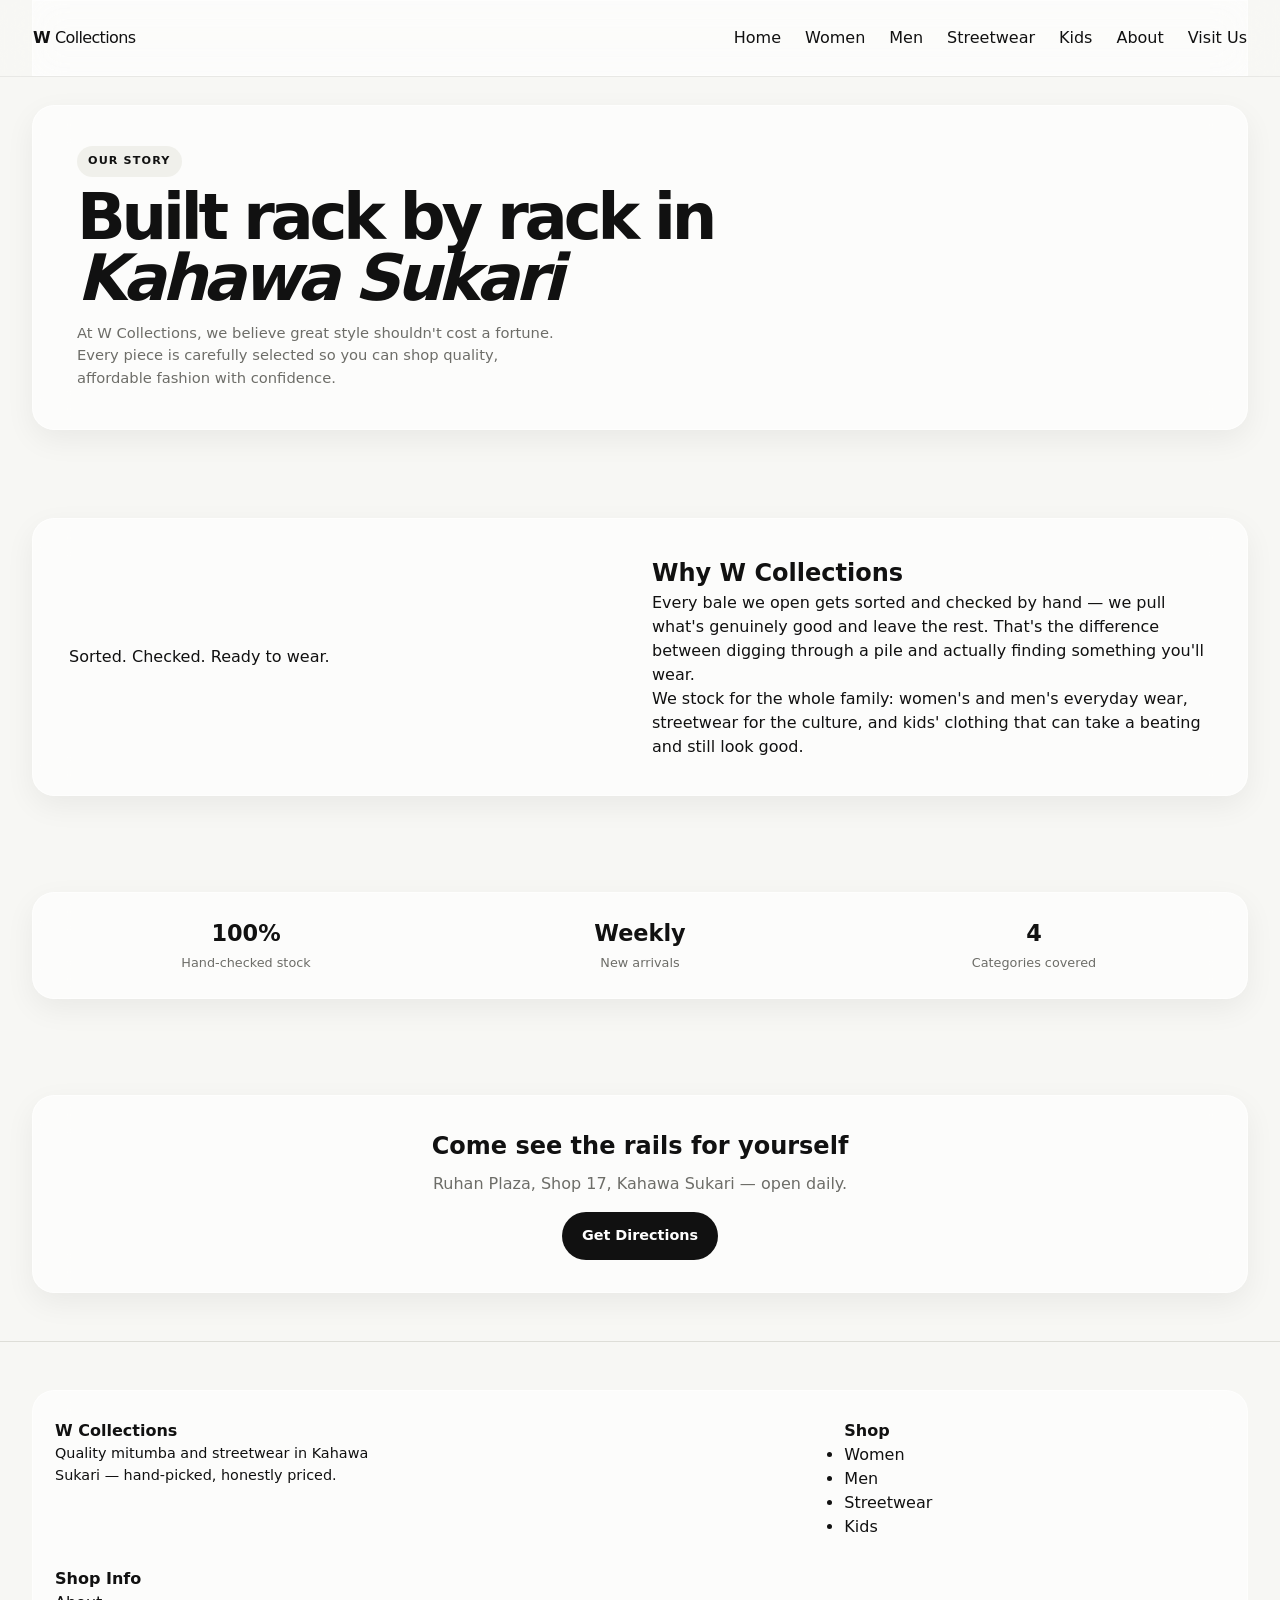
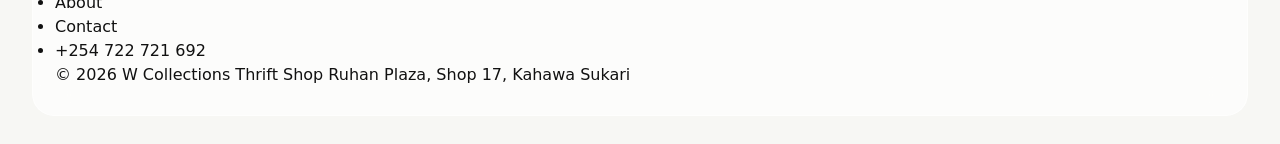
==== commit cff6e58e: "Add alternating navy/bright section bands" ====
--- a/about.html
+++ b/about.html
@@ -37,7 +37,7 @@
       <div class="hero-inner glass">
         <span class="hero-tag">Our Story</span>
         <h1>Built rack by rack in <em>Kahawa Sukari</em></h1>
-        <p class="lead">W Collections started with a simple idea: thrifting in Kahawa Sukari should mean real quality, not a gamble.</p>
+        <p class="lead">At W Collections, we believe great style shouldn't cost a fortune. Every piece is carefully selected so you can shop quality, affordable fashion with confidence.</p>
       </div>
     </div>
   </section>
--- a/style.css
+++ b/style.css
@@ -1,1083 +1,706 @@
-/* ============================================
-   W COLLECTIONS — Glassmorphism Design System
-   ============================================ */
-
-@import url('https://fonts.googleapis.com/css2?family=Archivo+Black&family=Inter:wght@400;500;600;700;800&display=swap');
-
- :root{
-  --bg-deep:#030A1C;
-  --bg-mid:#07132F;
-  --bg-light:#0D2A66;
-
-  --gold:#C9A227;
-  --gold-soft:#E0C15A;
-  --gold-dark:#9D7816;
-
-  --white:#FFFFFF;
-  --text-primary:#F8F7F2;
-  --text-muted:#AEBBD5;
-  --dark-text:#071B45;
-
-  --glass-fill:rgba(255,255,255,.055);
-  --glass-fill-hi:rgba(255,255,255,.095);
-  --glass-border:rgba(255,255,255,.14);
-  --glass-highlight:rgba(255,255,255,.20);
-
-  --shadow-deep:rgba(0,0,0,.55);
-  --shadow-blue:rgba(13,42,102,.28);
-  --shadow-gold:rgba(201,162,39,.16);
-
-  --font-display:"Archivo Black","Arial Black",sans-serif;
-  --font-body:"Inter",-apple-system,sans-serif;
-
-  --radius:20px;
-  --radius-sm:12px;
-  --container:1160px;
-}
-
-*{ box-sizing: border-box; margin:0; padding:0; }
-
-html{ scroll-behavior: smooth; }
+:root{
+  --bg:#f7f7f4;
+  --surface:#ffffff;
+  --surface-soft:#f0f0eb;
+  --text:#111111;
+  --muted:#6d6d68;
+  --line:#deded8;
+  --accent:#111111;
+  --radius:22px;
+  --shadow:0 10px 30px rgba(0,0,0,.06);
+  --max:1280px;
+}
+
+*{
+  box-sizing:border-box;
+  margin:0;
+  padding:0;
+}
+
+html{
+  scroll-behavior:smooth;
+}
 
 body{
-  position: relative;
-  font-family: var(--font-body);
-  color: var(--text-primary);
-  background: linear-gradient(160deg, var(--bg-deep) 0%, var(--bg-mid) 55%, var(--bg-light) 100%);
-  background-attachment: fixed;
-  min-height: 100vh;
-  line-height: 1.5;
-  -webkit-font-smoothing: antialiased;
-  overflow-x: hidden;
-}
-
-/* ---------- Floating orb layer (gives the glass something to refract) ---------- */
-body::before,
-body::after{
-  content: "";
-  position: fixed;
-  z-index: 0;
-  pointer-events: none;
-  border-radius: 50%;
-  filter: blur(60px);
-}
-
-body::before{
-  top: -12%;
-  left: -8%;
-  width: 55vw;
-  height: 55vw;
-  background:
-    radial-gradient(circle at 25% 25%, rgba(40,90,220,.38), transparent 60%),
-    radial-gradient(circle at 80% 70%, rgba(212,175,55,.22), transparent 65%);
-}
-
-body::after{
-  bottom: -18%;
-  right: -10%;
-  width: 60vw;
-  height: 60vw;
-  background:
-    radial-gradient(circle at 55% 35%, rgba(212,175,55,.20), transparent 60%),
-    radial-gradient(circle at 25% 70%, rgba(8,27,75,.55), transparent 65%);
-}
-
-.orb-mid{
-  position: fixed;
-  z-index: 0;
-  pointer-events: none;
-  top: 35%;
-  left: 55%;
-  width: 38vw;
-  height: 38vw;
-  border-radius: 50%;
-  filter: blur(70px);
-  background:
-    radial-gradient(circle at 45% 45%, rgba(212,175,55,.18), transparent 55%),
-    radial-gradient(circle at 70% 70%, rgba(40,90,220,.20), transparent 60%);
-}
-
-header.site-header,
-main,
-footer.site-footer{
-  position: relative;
-  z-index: 1;
-}
-
-img{ max-width:100%; display:block; }
-a{ color: inherit; text-decoration:none; }
-ul{ list-style:none; }
+  font-family:Inter,system-ui,-apple-system,BlinkMacSystemFont,"Segoe UI",sans-serif;
+  background:var(--bg);
+  color:var(--text);
+  line-height:1.5;
+  -webkit-font-smoothing:antialiased;
+}
+
+img{
+  display:block;
+  width:100%;
+  height:auto;
+}
+
+a{
+  color:inherit;
+  text-decoration:none;
+}
+
+button{
+  font:inherit;
+  border:0;
+  cursor:pointer;
+}
 
 .container{
-  max-width: var(--container);
-  margin: 0 auto;
-  padding: 0 24px;
-}
-
-/* ---------- Glass primitives ---------- */
-.glass{
-  background: var(--glass-fill);
-  backdrop-filter: blur(18px) saturate(140%);
-  -webkit-backdrop-filter: blur(18px) saturate(140%);
-  border: 1px solid var(--glass-border);
-  border-radius: var(--radius);
-  box-shadow: 0 8px 32px var(--shadow-deep);
-}
-
-/* ---------- Header / Nav ---------- */
-header.site-header{
-  position: sticky;
-  top: 0;
-  z-index: 100;
-  padding: 18px 0;
-}
-.nav-shell{
+  width:min(calc(100% - 32px),var(--max));
+  margin-inline:auto;
+}
+
+/* HEADER */
+
+.site-header{
+  position:sticky;
+  top:0;
+  z-index:100;
+  background:rgba(247,247,244,.88);
+  backdrop-filter:blur(18px);
+  border-bottom:1px solid rgba(0,0,0,.06);
+}
+
+.nav{
+  min-height:68px;
   display:flex;
   align-items:center;
   justify-content:space-between;
-  padding: 12px 24px;
-}
+  gap:16px;
+}
+
 .logo{
-  font-family: var(--font-display);
-  font-size: 1.15rem;
-  letter-spacing: 0.5px;
-  color: var(--text-primary);
-}
-.logo span{ color: var(--gold); }
-
-nav ul{ display:flex; gap: 28px; }
-nav a{
-  font-weight: 600;
-  font-size: 0.92rem;
-  color: var(--text-muted);
-  transition: color .2s ease;
-  position: relative;
-}
-nav a:hover, nav a.active{ color: var(--text-primary); }
-nav a.active::after{
-  content:'';
+  font-size:1rem;
+  font-weight:800;
+  letter-spacing:-.04em;
+}
+
+.nav-links{
+  display:none;
+}
+
+.menu-btn{
+  width:42px;
+  height:42px;
+  display:grid;
+  place-items:center;
+  background:var(--surface);
+  border:1px solid var(--line);
+  border-radius:50%;
+}
+
+/* HERO */
+
+.hero{
+  padding:42px 0 24px;
+}
+
+.hero-grid{
+  display:grid;
+  gap:20px;
+}
+
+.hero-copy{
+  padding:12px 0;
+}
+
+.eyebrow{
+  display:inline-flex;
+  margin-bottom:14px;
+  font-size:.72rem;
+  font-weight:800;
+  letter-spacing:.12em;
+  text-transform:uppercase;
+  color:var(--muted);
+}
+
+.hero h1{
+  max-width:700px;
+  font-size:clamp(2.8rem,14vw,6rem);
+  line-height:.9;
+  letter-spacing:-.075em;
+  font-weight:850;
+}
+
+.hero p{
+  max-width:500px;
+  margin-top:20px;
+  color:var(--muted);
+  font-size:.98rem;
+}
+
+.hero-actions{
+  display:flex;
+  flex-wrap:wrap;
+  gap:10px;
+  margin-top:24px;
+}
+
+.btn{
+  min-height:48px;
+  padding:0 20px;
+  display:inline-flex;
+  align-items:center;
+  justify-content:center;
+  border-radius:999px;
+  font-size:.9rem;
+  font-weight:750;
+}
+
+.btn-primary{
+  background:var(--accent);
+  color:#fff;
+}
+
+.btn-secondary{
+  background:var(--surface);
+  border:1px solid var(--line);
+}
+
+/* HERO IMAGE */
+
+.hero-media{
+  overflow:hidden;
+  border-radius:var(--radius);
+  background:var(--surface-soft);
+  min-height:360px;
+}
+
+.hero-media img{
+  width:100%;
+  height:100%;
+  min-height:360px;
+  object-fit:cover;
+}
+
+/* SECTIONS */
+
+.section{
+  padding:48px 0;
+}
+
+.section-heading{
+  display:flex;
+  align-items:end;
+  justify-content:space-between;
+  gap:16px;
+  margin-bottom:20px;
+}
+
+.section-heading h2{
+  font-size:1.8rem;
+  letter-spacing:-.05em;
+}
+
+.section-heading a{
+  font-size:.82rem;
+  font-weight:750;
+}
+
+/* CATEGORY CARDS */
+
+.category-grid{
+  display:grid;
+  grid-template-columns:repeat(2,1fr);
+  gap:10px;
+}
+
+.category-card{
+  position:relative;
+  min-height:190px;
+  overflow:hidden;
+  border-radius:18px;
+  background:var(--surface-soft);
+}
+
+.category-card img{
+  height:100%;
+  object-fit:cover;
+}
+
+.category-card span{
   position:absolute;
-  left:0; right:0; bottom:-8px;
-  height:2px;
-  background: var(--gold);
-  border-radius: 2px;
-}
-.nav-cta{
-  background: var(--gold);
-  color: var(--bg-deep) !important;
-  padding: 9px 18px;
-  border-radius: 999px;
-  font-weight: 700 !important;
-  font-size: 0.85rem !important;
-}
-.nav-cta:hover{ background: var(--gold-soft); }
-
-.nav-toggle{ display:none; background:none; border:none; color:var(--text-primary); font-size:1.6rem; cursor:pointer; }
-
-/* ---------- Hero ---------- */
+  left:12px;
+  bottom:12px;
+  padding:8px 12px;
+  border-radius:999px;
+  background:rgba(255,255,255,.9);
+  font-size:.78rem;
+  font-weight:800;
+  backdrop-filter:blur(12px);
+}
+
+/* OFFERS */
+
+.offers{
+  background:#111;
+  color:#fff;
+  border-radius:28px;
+  padding:28px 22px;
+}
+
+.offers .eyebrow{
+  color:#aaa;
+}
+
+.offers h2{
+  font-size:2.2rem;
+  line-height:1;
+  letter-spacing:-.06em;
+}
+
+.countdown{
+  display:grid;
+  grid-template-columns:repeat(4,1fr);
+  gap:7px;
+  margin-top:24px;
+}
+
+.countdown-item{
+  padding:12px 5px;
+  text-align:center;
+  border:1px solid rgba(255,255,255,.14);
+  border-radius:14px;
+  background:rgba(255,255,255,.05);
+}
+
+.countdown-item strong{
+  display:block;
+  font-size:1.3rem;
+}
+
+.countdown-item span{
+  font-size:.62rem;
+  color:#999;
+  text-transform:uppercase;
+}
+
+/* FOOTER */
+
+footer{
+  padding:48px 0 28px;
+  border-top:1px solid var(--line);
+}
+
+.footer-grid{
+  display:grid;
+  gap:28px;
+}
+
+.footer-title{
+  font-weight:850;
+  margin-bottom:8px;
+}
+
+.footer-text{
+  color:var(--muted);
+  font-size:.9rem;
+}
+
+.footer-links{
+  display:flex;
+  flex-wrap:wrap;
+  gap:14px;
+  font-size:.85rem;
+  font-weight:650;
+}
+
+.copyright{
+  margin-top:30px;
+  color:var(--muted);
+  font-size:.75rem;
+}
+
+/* DESKTOP */
+
+@media (min-width:768px){
+  .container{
+    width:min(calc(100% - 64px),var(--max));
+  }
+
+  .nav{
+    min-height:76px;
+  }
+
+  .menu-btn{
+    display:none;
+  }
+
+  .nav-links{
+    display:flex;
+    align-items:center;
+    gap:26px;
+    font-size:.82rem;
+    font-weight:700;
+  }
+
+  .hero{
+    padding:72px 0 40px;
+  }
+
+  .hero-grid{
+    grid-template-columns:1fr 1fr;
+    align-items:center;
+    gap:48px;
+  }
+
+  .hero-media,
+  .hero-media img{
+    min-height:560px;
+  }
+
+  .category-grid{
+    grid-template-columns:repeat(4,1fr);
+  }
+
+  .category-card{
+    min-height:300px;
+  }
+
+  .offers{
+    padding:48px;
+  }
+
+  .footer-grid{
+    grid-template-columns:2fr 1fr;
+  }
+}
+
+/* MOBILE NAVIGATION */
+
+.menu-btn{
+  position:relative;
+  z-index:120;
+}
+
+.mobile-menu{
+  position:fixed;
+  inset:68px 12px auto;
+  z-index:110;
+  padding:18px;
+  background:rgba(255,255,255,.96);
+  backdrop-filter:blur(20px);
+  border:1px solid var(--line);
+  border-radius:22px;
+  box-shadow:0 20px 50px rgba(0,0,0,.12);
+  display:none;
+}
+
+.mobile-menu.is-open{
+  display:grid;
+  gap:4px;
+}
+
+.mobile-menu a{
+  padding:15px 12px;
+  border-radius:12px;
+  font-size:1rem;
+  font-weight:750;
+}
+
+.mobile-menu a:hover,
+.mobile-menu a:focus-visible{
+  background:var(--surface-soft);
+}
+
+@media (min-width:768px){
+  .mobile-menu{
+    display:none !important;
+  }
+}
+
+/* SHOP / CATEGORY PAGES */
+
+body.theme-dark,
+body.theme-bright,
+body.kids-page{
+  background:var(--bg);
+  color:var(--text);
+}
+
+.orb-mid{
+  display:none;
+}
+
+.nav-shell{
+  min-height:68px;
+  display:flex;
+  align-items:center;
+  justify-content:space-between;
+  gap:16px;
+  width:100%;
+}
+
+.nav-shell .logo{
+  font-size:1rem;
+  font-weight:800;
+  letter-spacing:-.04em;
+}
+
+.nav-shell .logo span{
+  font-weight:500;
+}
+
+.nav-shell ul{
+  display:none;
+  list-style:none;
+}
+
+.nav-shell .nav-toggle{
+  width:42px;
+  height:42px;
+  display:grid;
+  place-items:center;
+  background:var(--surface);
+  border:1px solid var(--line);
+  border-radius:50%;
+}
+
 .hero{
-  padding: 70px 0 40px;
-}
+  padding-top:28px;
+}
+
+.breadcrumb{
+  margin-bottom:14px;
+  color:var(--muted);
+  font-size:.78rem;
+}
+
+.breadcrumb a{
+  font-weight:700;
+}
+
 .hero-inner{
-  padding: 56px 48px;
+  padding:26px 22px !important;
+  background:var(--surface);
+  border:1px solid var(--line);
+  border-radius:var(--radius);
+  box-shadow:var(--shadow);
+}
+
+.hero-tag{
+  display:inline-flex;
+  margin-bottom:10px;
+  padding:7px 11px;
+  border-radius:999px;
+  background:var(--surface-soft);
+  font-size:.7rem;
+  font-weight:800;
+  text-transform:uppercase;
+  letter-spacing:.1em;
+}
+
+.hero-inner h1{
+  font-size:clamp(2.2rem,10vw,4rem) !important;
+  line-height:.95;
+  letter-spacing:-.065em;
+}
+
+.hero-inner .lead{
+  margin-top:14px !important;
+  color:var(--muted);
+  font-size:.92rem;
+}
+
+.product-grid{
+  display:grid;
+  grid-template-columns:repeat(2,minmax(0,1fr));
+  gap:10px;
+}
+
+.product-card{
+  overflow:hidden;
+  background:var(--surface);
+  border:1px solid var(--line);
+  border-radius:18px;
+  box-shadow:none;
+}
+
+.product-card .thumb{
+  min-height:170px;
+  display:grid;
+  place-items:center;
+  font-size:3rem;
+  font-weight:850;
+  background:var(--surface-soft);
+}
+
+.product-card .p-body{
+  padding:13px;
+}
+
+.product-card .price{
+  display:block;
+  font-size:.95rem;
+  font-weight:850;
+}
+
+.product-card h3,
+.product-card .name{
+  margin-top:5px;
+  font-size:.82rem;
+  line-height:1.2;
+}
+
+.product-card p{
+  margin-top:5px;
+  color:var(--muted);
+  font-size:.75rem;
+}
+
+.product-card .btn,
+.product-card a{
+  margin-top:10px;
+}
+
+@media (min-width:768px){
+
+  .nav-shell{
+    min-height:76px;
+  }
+
+  .nav-shell ul{
+    display:flex;
+    align-items:center;
+    gap:24px;
+  }
+
+  .nav-shell .nav-toggle{
+    display:none;
+  }
+
+  .product-grid{
+    grid-template-columns:repeat(3,minmax(0,1fr));
+    gap:16px;
+  }
+
+  .product-card .thumb{
+    min-height:280px;
+  }
+
+  .hero-inner{
+    padding:40px 44px !important;
+  }
+}
+
+@media (min-width:1100px){
+  .product-grid{
+    grid-template-columns:repeat(4,minmax(0,1fr));
+  }
+}
+
+/* ===== Inventory Cards ===== */
+
+.product-card img,
+.product-image{
+  display:block;
+  width:100%;
+  aspect-ratio:4/5;
+  object-fit:cover;
+  border-radius:16px 16px 0 0;
+}
+
+.product-card{
+  overflow:hidden;
+}
+
+.product-card .p-body{
+  display:flex;
+  flex-direction:column;
+  gap:.75rem;
+  padding:1rem;
+}
+
+.product-card h4{
+  margin:0;
+  font-size:1rem;
+  font-weight:600;
+}
+
+.product-card .btn{
+  width:100%;
+  justify-content:center;
+}
+
+.product-card .price{
+  display:none;
+}
+
+
+/* ============================
+   GLASS UTILITY (missing since 0b853d0 — never re-added
+   after the mobile-first stylesheet rewrite)
+   Placed at end of file on purpose: same specificity as
+   .hero-inner/.product-card, so source order lets this win
+   on background/border without touching border-radius or
+   box-shadow (product-card intentionally sets box-shadow:none
+   — don't fight that).
+   ============================ */
+.glass{
+  background:rgba(255,255,255,.62);
+  -webkit-backdrop-filter:blur(16px);
+  backdrop-filter:blur(16px);
+  border:1px solid rgba(255,255,255,.55);
+}
+
+/* ============================
+   ABOUT PAGE — these classes had no CSS at all, glass or
+   otherwise. Adding base structure, not just glass.
+   ============================ */
+.split{
+  display:grid;
+  gap:24px;
+  border-radius:var(--radius);
+  box-shadow:var(--shadow);
+}
+@media (min-width:768px){
+  .split{grid-template-columns:1fr 1fr; align-items:center;}
+}
+.stat-row{
+  display:grid;
+  grid-template-columns:repeat(3,1fr);
+  gap:16px;
+  padding:24px;
+  border-radius:var(--radius);
+  box-shadow:var(--shadow);
   text-align:center;
-  position: relative;
-  overflow: hidden;
-}
-.hero-tag{
-  display:inline-block;
-  font-size: 0.78rem;
-  font-weight: 700;
-  letter-spacing: 1.5px;
-  text-transform: uppercase;
-  color: var(--gold);
-  background: rgba(232,163,61,0.12);
-  border: 1px solid rgba(232,163,61,0.35);
-  padding: 6px 14px;
-  border-radius: 999px;
-  margin-bottom: 22px;
-}
-.hero h1{
-  font-family: var(--font-display);
-  font-size: clamp(2.1rem, 5vw, 3.6rem);
-  line-height: 1.08;
-  margin-bottom: 20px;
-}
-.hero h1 em{
-  font-style: normal;
-  color: var(--gold);
-}
-.hero p.lead{
-  max-width: 560px;
-  margin: 0 auto 32px;
-  color: var(--text-muted);
-  font-size: 1.05rem;
-}
-.hero-actions{
-  display:flex; gap:16px; justify-content:center; flex-wrap:wrap;
-}
-
-.btn{
-  display:inline-block;
-  padding: 13px 26px;
-  border-radius: 999px;
-  font-weight: 700;
-  font-size: 0.92rem;
-  transition: transform .18s ease, background .18s ease;
-}
-.btn-primary{ background: var(--gold); color: var(--bg-deep); }
-.btn-primary:hover{ transform: translateY(-2px); background: var(--gold-soft); }
-.btn-ghost{
-  background: var(--glass-fill);
-  border: 1px solid var(--glass-border);
-  color: var(--text-primary);
-}
-.btn-ghost:hover{ transform: translateY(-2px); background: var(--glass-fill-hi); }
-
-/* ---------- Section headings ---------- */
-.section{ padding: 56px 0; }
-.section-head{
+}
+.stat-row .stat b{display:block; font-size:1.4rem;}
+.stat-row .stat span{color:var(--muted); font-size:.8rem;}
+.cta-band{
+  padding:32px 24px;
+  border-radius:var(--radius);
+  box-shadow:var(--shadow);
   text-align:center;
-  max-width: 560px;
-  margin: 0 auto 40px;
-}
-.eyebrow{
-  font-size: 0.78rem;
-  font-weight: 700;
-  letter-spacing: 1.5px;
-  text-transform: uppercase;
-  color: var(--gold);
-  margin-bottom: 10px;
-  display:block;
-}
-.section-head h2{
-  font-family: var(--font-display);
-  font-size: clamp(1.6rem, 3.5vw, 2.3rem);
-  margin-bottom: 12px;
-}
-.section-head p{ color: var(--text-muted); }
-
-/* ---------- Category "tag" cards (signature element) ---------- */
-.tag-grid{
-  display:grid;
-  grid-template-columns: repeat(4, 1fr);
-  gap: 22px;
-}
-.tag-card{
-  padding: 0;
-  overflow: hidden;
-  position:relative;
-  transition: transform .25s ease, box-shadow .25s ease;
-  cursor:pointer;
-}
-.tag-card:hover{ transform: translateY(-6px); box-shadow: 0 16px 40px var(--shadow-deep); }
-.tag-card .swatch{
-  height: 160px;
-  display:flex; align-items:center; justify-content:center;
-  font-family: var(--font-display);
-  font-size: 2.4rem;
-  color: rgba(255,255,255,0.85);
-}
-.tag-card .tag-body{ padding: 20px; }
-.tag-card h3{ font-size: 1.05rem; margin-bottom: 4px; }
-.tag-card p{ font-size: 0.85rem; color: var(--text-muted); }
-.tag-hole{
-  position:absolute; top:14px; right:14px;
-  width: 34px; height:34px;
-  border-radius: 999px;
-  background: rgba(11,21,48,0.5);
-  border: 1px solid var(--glass-border);
-  display:flex; align-items:center; justify-content:center;
-  font-size: 0.75rem;
-  font-weight:700;
-}
-
-.sw-women{ background: linear-gradient(135deg, #D4AF37, #A87918); }
-.sw-men{ background: linear-gradient(135deg, #1B4FC9, #0E2A6D); }
-.sw-street{ background: linear-gradient(135deg, #295CDB, #163C8C); }
-.sw-kids{ background: linear-gradient(135deg, #4E79E8, #234FAE); }
-
-/* ---------- Feature strip ---------- */
-.feature-strip{
-  display:grid;
-  grid-template-columns: repeat(3, 1fr);
-  gap: 20px;
-}
-.feature-card{ padding: 26px; }
-.feature-card .icon{
-  width: 44px; height:44px;
-  border-radius: 12px;
-  background: rgba(232,163,61,0.15);
-  color: var(--gold);
-  display:flex; align-items:center; justify-content:center;
-  font-size: 1.2rem;
-  margin-bottom: 14px;
-}
-.feature-card h3{ font-size: 1.02rem; margin-bottom: 6px; }
-.feature-card p{ font-size: 0.88rem; color: var(--text-muted); }
-
-/* ---------- Split section (About / Story) ---------- */
-.split{
-  display:grid;
-  grid-template-columns: 1fr 1fr;
-  gap: 40px;
-  align-items:center;
-}
-.split .visual{
-  height: 320px;
-  background: linear-gradient(135deg, rgba(212,175,55,.18), rgba(20,60,140,.25));
-  display:flex; align-items:center; justify-content:center;
-  font-family: var(--font-display);
-  color: rgba(255,255,255,0.6);
-  font-size: 1.1rem;
-  text-align:center;
-  padding: 20px;
-}
-.split .copy h2{ font-family: var(--font-display); font-size: clamp(1.5rem, 3vw, 2rem); margin-bottom: 16px; }
-.split .copy p{ color: var(--text-muted); margin-bottom: 14px; }
-
-/* ---------- Reviews / stats ---------- */
-.stat-row{
-  display:grid;
-  grid-template-columns: repeat(3, 1fr);
-  gap: 20px;
-  text-align:center;
-  padding: 32px;
-}
-.stat-row .stat b{
-  display:block;
-  font-family: var(--font-display);
-  font-size: 2rem;
-  color: var(--gold);
-}
-.stat-row .stat span{ color: var(--text-muted); font-size: 0.85rem; }
-
-/* ---------- Map / contact ---------- */
+}
+.cta-band h2{margin-bottom:8px;}
+.cta-band p{color:var(--muted); margin-bottom:16px;}
+.footer-inner{
+  padding:28px 22px;
+  border-radius:var(--radius);
+}
+
+/* ============================
+   CONTACT PAGE — same situation.
+   ============================ */
 .contact-grid{
   display:grid;
-  grid-template-columns: 1fr 1fr;
-  gap: 24px;
-}
-.info-list li{
-  display:flex; gap:14px; align-items:flex-start;
-  padding: 14px 0;
-  border-bottom: 1px solid var(--glass-border);
-}
-.info-list li:last-child{ border-bottom:none; }
-.info-list .ic{
-  width: 36px; height:36px; flex-shrink:0;
-  border-radius: 10px;
-  background: rgba(201,162,39,.10);
-  color: var(--gold);
-  display:flex; align-items:center; justify-content:center;
-}
-.info-list h4{ font-size: 0.92rem; margin-bottom:2px; }
-.info-list p{ font-size: 0.85rem; color: var(--text-muted); }
-
-.map-embed{ height: 100%; min-height: 260px; overflow:hidden; }
-.map-embed iframe{ width:100%; height:100%; min-height:260px; border:0; filter: invert(90%) hue-rotate(180deg) contrast(90%); }
-
-form.contact-form{ padding: 28px; }
-.form-row{ margin-bottom: 16px; }
-.form-row label{ display:block; font-size:0.85rem; font-weight:600; margin-bottom:6px; color: var(--text-muted); }
+  gap:20px;
+}
+@media (min-width:768px){
+  .contact-grid{grid-template-columns:1fr 1fr;}
+}
+.info-list{list-style:none; display:grid; gap:18px;}
+.info-list li{display:flex; gap:12px; align-items:flex-start;}
+.info-list .ic{font-size:1.3rem;}
+.form-row{margin-bottom:14px; display:grid; gap:6px;}
 .form-row input, .form-row textarea{
-  width:100%;
-  padding: 12px 14px;
-  background: rgba(0,0,0,0.2);
-  border: 1px solid var(--glass-border);
-  border-radius: var(--radius-sm);
-  color: var(--text-primary);
-  font-family: var(--font-body);
-  font-size: 0.92rem;
-}
-.form-row textarea{ resize: vertical; min-height: 100px; }
-.form-row input:focus, .form-row textarea:focus{ outline: 2px solid var(--gold); outline-offset: 1px; }
-
-/* ---------- Product grid (shop pages) ---------- */
-.product-grid{
-  display:grid;
-  grid-template-columns: repeat(3, 1fr);
-  gap: 22px;
-}
-.product-card{ overflow:hidden; }
-.product-card .thumb{
-  height: 220px;
-  display:flex; align-items:center; justify-content:center;
-  font-family: var(--font-display);
-  color: rgba(255,255,255,0.55);
-}
-.product-card .p-body{ padding: 18px; display:flex; justify-content:space-between; align-items:center; }
-.product-card h4{ font-size: 0.95rem; margin-bottom:2px; }
-.product-card .price{ color: var(--gold); font-weight:700; }
-
-.breadcrumb{ color: var(--text-muted); font-size: 0.85rem; margin-bottom: 24px; }
-.breadcrumb a{ color: var(--text-muted); }
-.breadcrumb a:hover{ color: var(--gold); }
-
-/* ---------- CTA band ---------- */
-.cta-band{ padding: 44px; text-align:center; }
-.cta-band h2{ font-family: var(--font-display); font-size: clamp(1.5rem,3vw,2.1rem); margin-bottom: 14px; }
-.cta-band p{ color: var(--text-muted); margin-bottom: 24px; }
-
-/* ---------- Footer ---------- */
-footer{ padding: 50px 0 30px; margin-top: 40px; }
-.footer-inner{ padding: 36px; }
-.footer-grid{
-  display:grid;
-  grid-template-columns: 2fr 1fr 1fr;
-  gap: 32px;
-  margin-bottom: 28px;
-}
-.footer-grid h4{ font-size:0.85rem; letter-spacing:0.5px; text-transform:uppercase; color: var(--gold); margin-bottom: 14px; }
-.footer-grid li{ margin-bottom: 8px; }
-.footer-grid a{ color: var(--text-muted); font-size: 0.9rem; }
-.footer-grid a:hover{ color: var(--text-primary); }
-.footer-bottom{
-  border-top: 1px solid var(--glass-border);
-  padding-top: 20px;
-  display:flex; justify-content:space-between; flex-wrap:wrap; gap:10px;
-  font-size: 0.82rem;
-  color: var(--text-muted);
-}
-
-/* ---------- Responsive ---------- */
-@media (max-width: 860px){
-  .tag-grid, .product-grid{ grid-template-columns: repeat(2, 1fr); }
-  .feature-strip, .stat-row{ grid-template-columns: 1fr; }
-  .split, .contact-grid{ grid-template-columns: 1fr; }
-  .footer-grid{ grid-template-columns: 1fr; }
-}
-
-@media (max-width: 640px){
-  nav ul{
-    position:absolute;
-    top: 68px; left:16px; right:16px;
-    flex-direction:column;
-    background: var(--bg-mid);
-    border: 1px solid var(--glass-border);
-    border-radius: var(--radius-sm);
-    padding: 18px;
-    gap: 14px;
-    display:none;
-  }
-  nav ul.open{ display:flex; }
-  .nav-toggle{ display:block; }
-  .tag-grid, .product-grid{ grid-template-columns: 1fr; }
-  .hero-inner, .cta-band, form.contact-form, .footer-inner{ padding: 32px 22px; }
-}
-
-@media (prefers-reduced-motion: reduce){
-  *{ transition:none !important; animation:none !important; }
-}
-
-/* Visible keyboard focus */
-a:focus-visible, button:focus-visible{
-  outline: 2px solid var(--gold);
-  outline-offset: 2px;
-}
-
-
-/* ===== ROYAL BLUE + GOLD MORPHISM ===== */
-
-.btn-primary{
-  background:linear-gradient(135deg,#D4AF37,#B88A16);
-  color:#030A1C;
-  border:1px solid rgba(224,193,90,.55);
-  box-shadow:
-    0 10px 28px rgba(201,162,39,.18),
-    inset 0 1px 0 rgba(255,255,255,.28);
-}
-
-.btn-primary:hover{
-  background:linear-gradient(135deg,#E0C15A,#C9A227);
-  transform:translateY(-3px);
-  box-shadow:
-    0 16px 36px rgba(201,162,39,.25),
-    inset 0 1px 0 rgba(255,255,255,.30);
-}
-
-.btn-ghost{
-  background:rgba(255,255,255,.045);
-  border:1px solid rgba(255,255,255,.18);
-  box-shadow:
-    inset 0 1px 0 rgba(255,255,255,.12),
-    0 10px 28px rgba(0,0,0,.20);
-}
-
-.btn-ghost:hover{
-  border-color:rgba(224,193,90,.38);
-  background:rgba(201,162,39,.07);
-}
-
-/* =========================================================
-   W COLLECTIONS — PAGE THEME SYSTEM
-   Dark = luxury royal navy + gold
-   Bright = white + royal blue + real gold
-   ========================================================= */
-
-/* ---------- BRIGHT PAGE ---------- */
-
-body.theme-bright{
-  background:
-    radial-gradient(
-      circle at 12% 8%,
-      rgba(13,42,102,.08),
-      transparent 32%
-    ),
-    radial-gradient(
-      circle at 88% 78%,
-      rgba(201,162,39,.07),
-      transparent 30%
-    ),
-    #FAFAF8;
-
-  color:#071B45;
-}
-
-body.theme-bright::before{
-  background:
-    linear-gradient(
-      135deg,
-      rgba(13,42,102,.035),
-      transparent 42%,
-      rgba(201,162,39,.035)
-    );
-}
-
-body.theme-bright .glass{
-  background:
-    linear-gradient(
-      145deg,
-      rgba(255,255,255,.96),
-      rgba(255,255,255,.78)
-    );
-
-  border:1px solid rgba(7,27,69,.10);
-
-  box-shadow:
-    0 24px 60px rgba(7,27,69,.10),
-    0 8px 24px rgba(7,27,69,.06),
-    inset 0 1px 0 rgba(255,255,255,.95);
-}
-
-body.theme-bright .glass::before{
-  background:
-    linear-gradient(
-      120deg,
-      rgba(255,255,255,.90),
-      transparent 30%,
-      transparent 72%,
-      rgba(201,162,39,.045)
-    );
-}
-
-body.theme-bright .glass:hover{
-  border-color:rgba(184,138,22,.24);
-
-  box-shadow:
-    0 30px 70px rgba(7,27,69,.13),
-    0 10px 28px rgba(7,27,69,.07),
-    inset 0 1px 0 rgba(255,255,255,1);
-}
-
-body.theme-bright .site-header{
-  color:#071B45;
-}
-
-body.theme-bright .logo{
-  color:#071B45;
-}
-
-body.theme-bright nav a{
-  color:#30466F;
-}
-
-body.theme-bright nav a:hover,
-body.theme-bright nav a.active{
-  color:#071B45;
-}
-
-body.theme-bright .hero h1,
-body.theme-bright h2,
-body.theme-bright h3,
-body.theme-bright h4{
-  color:#071B45;
-}
-
-body.theme-bright .lead,
-body.theme-bright p{
-  color:#52617A;
-}
-
-body.theme-bright .btn-ghost{
-  color:#071B45;
-  background:rgba(7,27,69,.035);
-  border-color:rgba(7,27,69,.14);
-}
-
-body.theme-bright .btn-ghost:hover{
-  color:#071B45;
-  background:rgba(201,162,39,.07);
-  border-color:rgba(184,138,22,.35);
-}
-
-body.theme-bright .section-head .eyebrow{
-  color:#B88A16;
-}
-
-body.theme-bright .tag-card{
-  color:#071B45;
-}
-
-body.theme-bright .tag-card p{
-  color:#66738A;
-}
-
-body.theme-bright footer{
-  background:#071B45;
-  color:#F8F7F2;
-}
-
-body.theme-bright footer .glass{
-  background:
-    linear-gradient(
-      145deg,
-      rgba(13,42,102,.92),
-      rgba(7,19,47,.96)
-    );
-
-  border-color:rgba(255,255,255,.10);
-}
-
-body.theme-bright footer h4,
-body.theme-bright footer p,
-body.theme-bright footer a{
-  color:#F8F7F2;
-}
-
-
-/* ---------- DARK PAGE REFINEMENT ---------- */
-
-body.theme-dark{
-  background:
-    radial-gradient(
-      circle at 18% 12%,
-      rgba(13,42,102,.28),
-      transparent 34%
-    ),
-    radial-gradient(
-      circle at 82% 82%,
-      rgba(201,162,39,.08),
-      transparent 30%
-    ),
-    #030A1C;
-}
-
-body.theme-dark .hero h1 em{
-  color:#C9A227;
-}
-
-body.theme-dark .eyebrow{
-  color:#D4AF37;
-}
-
-
-/* ---------- GOLD DETAILS ---------- */
-
-.gold-line{
-  height:2px;
-  width:72px;
-  background:linear-gradient(
-    90deg,
-    #9D7816,
-    #E0C15A,
-    #9D7816
-  );
-  border-radius:999px;
-}
-
-.gold-text{
-  color:#C9A227;
-}
-
-body.theme-bright .gold-text{
-  color:#B88A16;
-}
-
-
-/* ---------- SOFTER CARD DEPTH ---------- */
-
-.tag-card,
-.feature-card,
-.product-card{
-  transition:
-    transform .25s ease,
-    box-shadow .25s ease,
-    border-color .25s ease;
-}
-
-.tag-card:hover,
-.feature-card:hover,
-.product-card:hover{
-  transform:translateY(-5px);
-}
-
-
-/* ---------- GOLD FOCUS STATES ---------- */
-
-button:focus-visible,
-a:focus-visible,
-input:focus-visible,
-textarea:focus-visible,
-select:focus-visible{
-  outline:2px solid #C9A227;
-  outline-offset:3px;
-}
-
-
-/* ---------- REDUCED MOTION ---------- */
-
-@media (prefers-reduced-motion:reduce){
-  *,
-  *::before,
-  *::after{
-    animation-duration:.01ms !important;
-    animation-iteration-count:1 !important;
-    transition-duration:.01ms !important;
-    scroll-behavior:auto !important;
-  }
-}
-
-
-/* =========================================================
-   W COLLECTIONS — KIDS PAGE
-   Playful, bright, friendly — still premium
-   ========================================================= */
-
-body.kids-page{
-  background:
-    radial-gradient(circle at 8% 12%, rgba(224,193,90,.18), transparent 25%),
-    radial-gradient(circle at 92% 18%, rgba(42,92,190,.22), transparent 28%),
-    radial-gradient(circle at 50% 100%, rgba(13,42,102,.25), transparent 35%),
-    #07132F;
-}
-
-/* Friendlier glass */
-body.kids-page .glass{
-  background:
-    linear-gradient(
-      145deg,
-      rgba(255,255,255,.13),
-      rgba(255,255,255,.055)
-    );
-  border-radius:26px;
-  border-color:rgba(255,255,255,.16);
-  box-shadow:
-    0 22px 55px rgba(0,0,0,.30),
-    inset 0 1px 0 rgba(255,255,255,.20);
-}
-
-/* Softer, larger cards */
-body.kids-page .tag-card,
-body.kids-page .feature-card,
-body.kids-page .product-card{
-  border-radius:26px;
-}
-
-body.kids-page .tag-card:hover,
-body.kids-page .feature-card:hover,
-body.kids-page .product-card:hover{
-  transform:translateY(-7px) rotate(-.3deg);
-  border-color:rgba(224,193,90,.35);
-}
-
-/* Playful hero */
-body.kids-page .hero h1{
-  letter-spacing:-1.5px;
-}
-
-body.kids-page .hero h1 em{
-  color:#E0C15A;
-  font-style:normal;
-}
-
-body.kids-page .hero-tag{
-  background:rgba(201,162,39,.12);
-  border-color:rgba(224,193,90,.28);
-  color:#E0C15A;
-  border-radius:999px;
-}
-
-/* Friendly category swatches */
-body.kids-page .sw-women{
-  background:linear-gradient(135deg,#D4AF37,#A87918);
-}
-
-body.kids-page .sw-men{
-  background:linear-gradient(135deg,#2D61C7,#123878);
-}
-
-body.kids-page .sw-street{
-  background:linear-gradient(135deg,#4A79D8,#1B438C);
-}
-
-body.kids-page .sw-kids{
-  background:linear-gradient(135deg,#E0C15A,#B88A16);
-}
-
-/* Bigger, friendlier buttons */
-body.kids-page .btn{
-  border-radius:999px;
-  padding:13px 22px;
-}
-
-body.kids-page .btn-primary{
-  background:linear-gradient(135deg,#E0C15A,#C9A227);
-  box-shadow:
-    0 10px 26px rgba(201,162,39,.20),
-    inset 0 1px 0 rgba(255,255,255,.35);
-}
-
-/* Decorative bubbles */
-body.kids-page::after{
-  content:"";
-  position:fixed;
-  width:180px;
-  height:180px;
-  right:-65px;
-  top:35%;
-  border-radius:50%;
-  border:1px solid rgba(224,193,90,.16);
-  box-shadow:
-    -35px 25px 0 -45px rgba(255,255,255,.20),
-    -75px -30px 0 -55px rgba(255,255,255,.16);
-  pointer-events:none;
-  z-index:-1;
-}
-
-/* Kid-friendly headings */
-body.kids-page .section-head h2{
-  letter-spacing:-.8px;
-}
-
-body.kids-page .section-head p{
-  max-width:620px;
-}
-
-/* Softer product imagery */
-body.kids-page .product-card img{
-  border-radius:20px;
-}
-
-/* Keep footer sophisticated */
-body.kids-page footer{
-  margin-top:40px;
-}
-
-
-/* =========================================================
-   BRIGHT PAGES — TRUE WHITE DOMINANT
-   ========================================================= */
-
-body.theme-bright{
-  background:#FAFAF8 !important;
-  color:#071B45;
-}
-
-body.theme-bright main{
-  background:#FAFAF8;
-}
-
-/* White section surfaces */
-body.theme-bright .section{
-  background:transparent;
-}
-
-body.theme-bright .hero{
-  background:
-    radial-gradient(
-      circle at 12% 20%,
-      rgba(13,42,102,.07),
-      transparent 32%
-    ),
-    radial-gradient(
-      circle at 88% 70%,
-      rgba(201,162,39,.055),
-      transparent 30%
-    );
-}
-
-/* White glass instead of dark glass */
-body.theme-bright .glass{
-  background:
-    linear-gradient(
-      145deg,
-      rgba(255,255,255,.98),
-      rgba(255,255,255,.88)
-    ) !important;
-
-  border:1px solid rgba(7,27,69,.09);
-
-  box-shadow:
-    0 24px 60px rgba(7,27,69,.09),
-    0 6px 20px rgba(7,27,69,.045),
-    inset 0 1px 0 rgba(255,255,255,1);
-}
-
-body.theme-bright .glass::before{
-  background:
-    linear-gradient(
-      120deg,
-      rgba(255,255,255,.95),
-      transparent 35%,
-      transparent 72%,
-      rgba(201,162,39,.035)
-    );
-}
-
-/* Header */
-body.theme-bright .nav-shell{
-  background:rgba(255,255,255,.92) !important;
-  border-color:rgba(7,27,69,.09);
-}
-
-body.theme-bright .nav-toggle{
-  color:#071B45;
-}
-
-/* Hero */
-body.theme-bright .hero-inner{
-  background:
-    linear-gradient(
-      145deg,
-      #FFFFFF,
-      #F8F9FC
-    ) !important;
-}
-
-body.theme-bright .hero h1{
-  color:#071B45;
-}
-
-body.theme-bright .hero h1 em{
-  color:#B88A16;
-}
-
-body.theme-bright .hero-tag{
-  background:rgba(201,162,39,.08);
-  color:#9D7816;
-  border-color:rgba(184,138,22,.20);
-}
-
-/* Section headings */
-body.theme-bright .section-head h2,
-body.theme-bright .section-head h3{
-  color:#071B45;
-}
-
-body.theme-bright .section-head p,
-body.theme-bright .lead{
-  color:#52617A;
-}
-
-/* Category cards */
-body.theme-bright .tag-card{
-  background:#FFFFFF !important;
-  color:#071B45;
-  border-color:rgba(7,27,69,.09);
-}
-
-body.theme-bright .tag-card h3{
-  color:#071B45;
-}
-
-body.theme-bright .tag-card p{
-  color:#64728A;
-}
-
-/* Feature cards */
-body.theme-bright .feature-card{
-  background:#FFFFFF !important;
-}
-
-body.theme-bright .feature-card h3{
-  color:#071B45;
-}
-
-body.theme-bright .feature-card p{
-  color:#64728A;
-}
-
-/* Split sections */
-body.theme-bright .split{
-  background:#FFFFFF !important;
-}
-
-body.theme-bright .copy h2{
-  color:#071B45;
-}
-
-body.theme-bright .copy p{
-  color:#52617A;
-}
-
-/* CTA */
-body.theme-bright .cta-band{
-  background:
-    linear-gradient(
-      135deg,
-      #FFFFFF,
-      #F4F6FA
-    ) !important;
-}
-
-body.theme-bright .cta-band h2{
-  color:#071B45;
-}
-
-body.theme-bright .cta-band p{
-  color:#52617A;
-}
-
-/* Gold details */
-body.theme-bright .eyebrow{
-  color:#B88A16 !important;
-}
-
-body.theme-bright .icon{
-  color:#B88A16;
-}
-
-/* Buttons */
-body.theme-bright .btn-primary{
-  background:linear-gradient(
-    135deg,
-    #C9A227,
-    #B88A16
-  ) !important;
-
-  color:#071B45;
-}
-
-body.theme-bright .btn-primary:hover{
-  background:linear-gradient(
-    135deg,
-    #D4AF37,
-    #C9A227
-  ) !important;
-}
-
-/* Footer remains deep royal blue */
-body.theme-bright footer{
-  background:#030A1C !important;
-}
-
-body.theme-bright footer .footer-inner{
-  background:
-    linear-gradient(
-      145deg,
-      #07132F,
-      #030A1C
-    ) !important;
-}
-
+  padding:10px 12px;
+  border:1px solid var(--line);
+  border-radius:12px;
+  font:inherit;
+  background:rgba(255,255,255,.5);
+}
+.map-embed{border-radius:var(--radius); overflow:hidden; height:280px;}
+.map-embed iframe{width:100%; height:100%; border:0;}
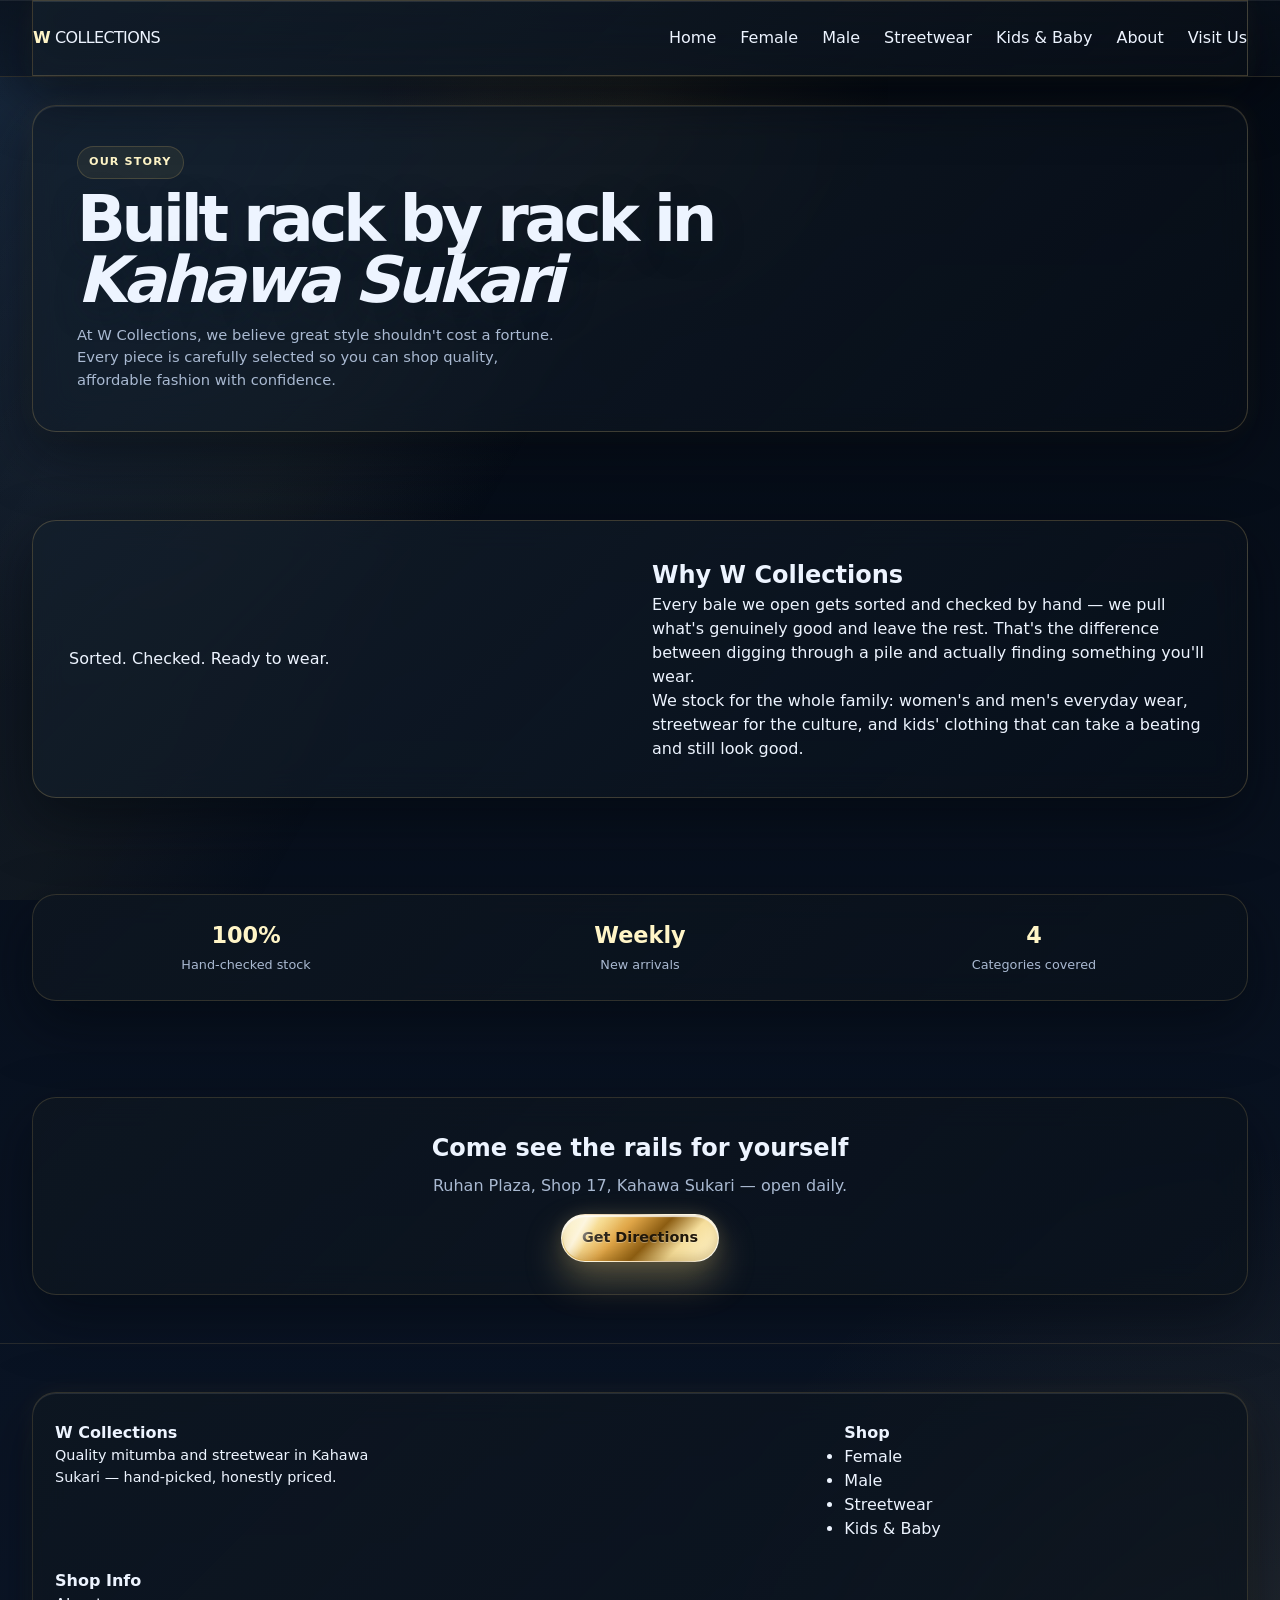
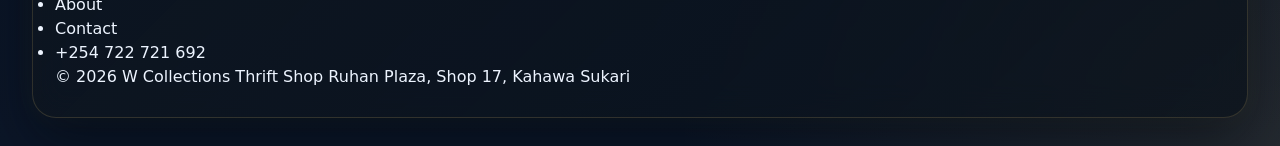
==== commit 7559060e: "Update shop category naming" ====
--- a/about.html
+++ b/about.html
@@ -18,10 +18,10 @@
       <nav>
         <ul>
           <li><a href="index.html">Home</a></li>
-          <li><a href="womens-clothing.html">Women</a></li>
-          <li><a href="mens-clothes.html">Men</a></li>
+          <li><a href="womens-clothing.html">Female</a></li>
+          <li><a href="mens-clothes.html">Male</a></li>
           <li><a href="streetwear.html">Streetwear</a></li>
-          <li><a href="childrens-clothing.html">Kids</a></li>
+          <li><a href="childrens-clothing.html">Kids & Baby</a></li>
           <li><a href="about.html" class="active">About</a></li>
           <li><a href="contact.html" class="nav-cta">Visit Us</a></li>
         </ul>
@@ -87,10 +87,10 @@
         <div>
           <h4>Shop</h4>
           <ul>
-            <li><a href="womens-clothing.html">Women</a></li>
-            <li><a href="mens-clothes.html">Men</a></li>
+            <li><a href="womens-clothing.html">Female</a></li>
+            <li><a href="mens-clothes.html">Male</a></li>
             <li><a href="streetwear.html">Streetwear</a></li>
-            <li><a href="childrens-clothing.html">Kids</a></li>
+            <li><a href="childrens-clothing.html">Kids & Baby</a></li>
           </ul>
         </div>
         <div>
--- a/style.css
+++ b/style.css
@@ -1,13 +1,19 @@
 :root{
-  --bg:#f7f7f4;
-  --surface:#ffffff;
-  --surface-soft:#f0f0eb;
-  --text:#111111;
-  --muted:#6d6d68;
-  --line:#deded8;
-  --accent:#111111;
-  --radius:22px;
-  --shadow:0 10px 30px rgba(0,0,0,.06);
+  --bg:#050b14;
+  --bg-deep:#0b1628;
+  --bg-glow:#112033;
+  --surface:rgba(15,25,37,.72);
+  --surface-strong:rgba(19,31,46,.88);
+  --surface-soft:rgba(23,38,53,.78);
+  --text:#edf4ff;
+  --muted:#a9b9d1;
+  --line:rgba(240,211,138,.28);
+  --accent:#ebc977;
+  --accent-strong:#fff5c7;
+  --accent-deep:#8d651b;
+  --accent-soft:rgba(235,201,119,.12);
+  --radius:24px;
+  --shadow:0 22px 56px rgba(2,6,12,.5);
   --max:1280px;
 }
 
@@ -23,10 +29,33 @@
 
 body{
   font-family:Inter,system-ui,-apple-system,BlinkMacSystemFont,"Segoe UI",sans-serif;
-  background:var(--bg);
+  background:
+    radial-gradient(circle at 12% 12%, rgba(43,64,87,.9), transparent 28%),
+    radial-gradient(circle at 80% 85%, rgba(235,201,119,.18), transparent 26%),
+    radial-gradient(circle at 50% 18%, rgba(41,69,101,.45), transparent 28%),
+    linear-gradient(180deg, var(--bg) 0%, var(--bg-deep) 100%);
   color:var(--text);
   line-height:1.5;
   -webkit-font-smoothing:antialiased;
+  position:relative;
+}
+
+body::before{
+  content:"";
+  position:fixed;
+  inset:0;
+  background:
+    linear-gradient(120deg, transparent 0%, rgba(255,255,255,.04) 18%, rgba(235,201,119,.05) 30%, transparent 45%, transparent 100%),
+    radial-gradient(circle at 50% 10%, rgba(235,201,119,.08), transparent 26%);
+  opacity:.9;
+  pointer-events:none;
+  z-index:0;
+  animation:luxurySweep 14s linear infinite;
+}
+
+main, header, footer, section, .container {
+  position:relative;
+  z-index:1;
 }
 
 img{
@@ -57,9 +86,11 @@
   position:sticky;
   top:0;
   z-index:100;
-  background:rgba(247,247,244,.88);
-  backdrop-filter:blur(18px);
-  border-bottom:1px solid rgba(0,0,0,.06);
+  background:linear-gradient(180deg, rgba(10,17,27,.82), rgba(10,17,27,.54));
+  backdrop-filter:blur(22px) saturate(1.2);
+  -webkit-backdrop-filter:blur(22px) saturate(1.2);
+  border-bottom:1px solid rgba(235,201,119,.16);
+  box-shadow:0 10px 30px rgba(3,7,12,.18), inset 0 1px 0 rgba(255,255,255,.08);
 }
 
 .nav{
@@ -70,10 +101,67 @@
   gap:16px;
 }
 
+.nav .logo {
+  display:flex;
+  align-items:center;
+  justify-content:flex-start;
+  max-width:100%;
+}
+
 .logo{
   font-size:1rem;
   font-weight:800;
-  letter-spacing:-.04em;
+  letter-spacing:-.06em;
+  color:var(--text);
+  text-transform:uppercase;
+}
+
+.logo::first-letter{
+  color:var(--accent-strong);
+}
+
+.brand-header{
+  display:inline-flex;
+  align-items:center;
+  gap:8px;
+  line-height:1;
+  min-height:52px;
+  transform:translateY(-0.4cm);
+}
+
+.brand-image-box{
+  width:76px;
+  height:20px;
+  display:grid;
+  place-items:center;
+  border-radius:8px;
+  background:transparent;
+  border:0;
+  box-shadow:none;
+  overflow:visible;
+  padding:0;
+  flex-shrink:0;
+}
+
+.brand-logo{
+  width:100%;
+  height:100%;
+  object-fit:contain;
+  display:block;
+  filter:drop-shadow(0 0 8px rgba(235,201,119,.08));
+}
+
+.brand-wordmark{
+  font-size:2.4rem;
+  font-weight:800;
+  letter-spacing:.06em;
+  text-transform:uppercase;
+  color:var(--accent-strong);
+  text-shadow:0 0 12px rgba(235,201,119,.1);
+  white-space:nowrap;
+  line-height:.9;
+  position:relative;
+  top:0.4cm;
 }
 
 .nav-links{
@@ -85,9 +173,12 @@
   height:42px;
   display:grid;
   place-items:center;
-  background:var(--surface);
+  background:linear-gradient(135deg, rgba(18,29,41,.88), rgba(11,17,27,.6));
   border:1px solid var(--line);
   border-radius:50%;
+  color:var(--text);
+  box-shadow:inset 0 1px 0 rgba(255,255,255,.08), 0 8px 18px rgba(5,10,17,.26);
+  transform:translateX(-0.6cm);
 }
 
 /* HERO */
@@ -112,7 +203,12 @@
   font-weight:800;
   letter-spacing:.12em;
   text-transform:uppercase;
-  color:var(--muted);
+  color:var(--accent-strong);
+  background:linear-gradient(135deg, rgba(247,228,173,.14), rgba(173,118,31,.1));
+  border:1px solid rgba(255,217,132,.38);
+  box-shadow:inset 0 1px 0 rgba(255,255,255,.18), 0 0 18px rgba(216,183,106,.12);
+  padding:8px 12px;
+  border-radius:999px;
 }
 
 .hero h1{
@@ -121,6 +217,8 @@
   line-height:.9;
   letter-spacing:-.075em;
   font-weight:850;
+  color:var(--text);
+  text-shadow:0 10px 30px rgba(17,26,37,.35);
 }
 
 .hero p{
@@ -146,16 +244,51 @@
   border-radius:999px;
   font-size:.9rem;
   font-weight:750;
+  transition:transform .2s ease, box-shadow .2s ease, border-color .2s ease, filter .2s ease;
+  position:relative;
+  overflow:hidden;
+}
+
+.btn:hover,
+.btn:focus-visible{
+  transform:translateY(-2px);
+  filter:saturate(1.08);
 }
 
 .btn-primary{
-  background:var(--accent);
-  color:#fff;
+  background:linear-gradient(135deg, #fffef8 0%, #f9e7a6 12%, #f5d580 23%, #dfa547 38%, #8c5d12 56%, #f6df9d 74%, #fff5d0 100%);
+  color:#20170a;
+  border:1px solid rgba(255,255,255,.62);
+  box-shadow:0 18px 36px rgba(235,201,119,.34), inset 0 2px 1px rgba(255,255,255,.8), inset 0 -5px 10px rgba(135,93,17,.26), 0 0 18px rgba(235,201,119,.12);
+  text-shadow:0 1px 0 rgba(255,255,255,.3);
+}
+
+.btn-primary::before{
+  content:"";
+  position:absolute;
+  inset:1px;
+  border-radius:inherit;
+  background:linear-gradient(120deg, transparent 0%, rgba(255,255,255,.72) 14%, rgba(255,255,255,.16) 22%, transparent 36%, transparent 100%);
+  opacity:.95;
+  animation:goldShimmer 4.8s ease-in-out infinite;
+}
+
+.btn-primary:hover,
+.btn-primary:focus-visible{
+  box-shadow:0 18px 36px rgba(235,201,119,.38), inset 0 2px 1px rgba(255,255,255,.8), inset 0 -4px 8px rgba(135,93,17,.3);
 }
 
 .btn-secondary{
-  background:var(--surface);
-  border:1px solid var(--line);
+  background:rgba(10,16,24,.45);
+  border:1px solid rgba(235,201,119,.24);
+  color:var(--text);
+  backdrop-filter:blur(12px);
+}
+
+.btn-secondary:hover,
+.btn-secondary:focus-visible{
+  border-color:rgba(235,201,119,.45);
+  box-shadow:0 0 18px rgba(235,201,119,.08);
 }
 
 /* HERO IMAGE */
@@ -163,8 +296,19 @@
 .hero-media{
   overflow:hidden;
   border-radius:var(--radius);
-  background:var(--surface-soft);
+  background:linear-gradient(135deg, rgba(18,28,40,.8), rgba(8,12,18,.52));
   min-height:360px;
+  border:1px solid rgba(235,201,119,.22);
+  box-shadow:var(--shadow), inset 0 1px 0 rgba(255,255,255,.08);
+  position:relative;
+}
+
+.hero-media::before{
+  content:"";
+  position:absolute;
+  inset:0;
+  background:linear-gradient(120deg, rgba(255,255,255,.18), transparent 20%, transparent 62%, rgba(235,201,119,.12));
+  pointer-events:none;
 }
 
 .hero-media img{
@@ -172,6 +316,7 @@
   height:100%;
   min-height:360px;
   object-fit:cover;
+  filter:saturate(1.08) contrast(1.08);
 }
 
 /* SECTIONS */
@@ -191,11 +336,13 @@
 .section-heading h2{
   font-size:1.8rem;
   letter-spacing:-.05em;
+  color:var(--text);
 }
 
 .section-heading a{
   font-size:.82rem;
   font-weight:750;
+  color:var(--accent-strong);
 }
 
 /* CATEGORY CARDS */
@@ -203,45 +350,80 @@
 .category-grid{
   display:grid;
   grid-template-columns:repeat(2,1fr);
-  gap:10px;
+  gap:12px;
 }
 
 .category-card{
   position:relative;
   min-height:190px;
   overflow:hidden;
-  border-radius:18px;
-  background:var(--surface-soft);
+  border-radius:20px;
+  background:linear-gradient(135deg, rgba(14,24,34,.78), rgba(10,17,25,.52));
+  border:1px solid rgba(235,201,119,.18);
+  box-shadow:var(--shadow), inset 0 1px 0 rgba(255,255,255,.08);
+  transition:transform .25s ease, box-shadow .25s ease, border-color .25s ease;
+}
+
+.category-card::before{
+  content:"";
+  position:absolute;
+  inset:0;
+  background:linear-gradient(120deg, rgba(255,255,255,.18), transparent 20%, transparent 65%, rgba(235,201,119,.14));
+  z-index:1;
+  pointer-events:none;
+}
+
+.category-card::after{
+  content:"";
+  position:absolute;
+  inset:0;
+  background:linear-gradient(180deg, transparent 35%, rgba(7,11,16,.74) 100%);
+}
+
+.category-card:hover,
+.category-card:focus-visible{
+  transform:translateY(-3px);
+  border-color:rgba(235,201,119,.4);
+  box-shadow:0 20px 44px rgba(11,17,24,.38), inset 0 1px 0 rgba(255,255,255,.1);
 }
 
 .category-card img{
   height:100%;
   object-fit:cover;
+  filter:saturate(1.1) contrast(1.05);
 }
 
 .category-card span{
   position:absolute;
   left:12px;
   bottom:12px;
+  z-index:1;
   padding:8px 12px;
   border-radius:999px;
-  background:rgba(255,255,255,.9);
+  background:linear-gradient(135deg, rgba(18,29,41,.8), rgba(10,15,22,.56));
+  border:1px solid rgba(255,216,124,.25);
+  color:var(--text);
   font-size:.78rem;
   font-weight:800;
   backdrop-filter:blur(12px);
+  box-shadow:inset 0 1px 0 rgba(255,255,255,.12), 0 0 18px rgba(216,183,106,.08);
 }
 
 /* OFFERS */
 
 .offers{
-  background:#111;
-  color:#fff;
+  background:linear-gradient(135deg, rgba(11,18,28,.96), rgba(16,24,35,.86));
+  border:1px solid rgba(216,183,106,.22);
   border-radius:28px;
   padding:28px 22px;
+  box-shadow:var(--shadow);
+  color:#fff;
 }
 
 .offers .eyebrow{
-  color:#aaa;
+  color:var(--accent-strong);
+  background:rgba(216,183,106,.08);
+  border-color:rgba(216,183,106,.18);
 }
 
 .offers h2{
@@ -260,19 +442,22 @@
 .countdown-item{
   padding:12px 5px;
   text-align:center;
-  border:1px solid rgba(255,255,255,.14);
+  border:1px solid rgba(235,201,119,.2);
   border-radius:14px;
-  background:rgba(255,255,255,.05);
+  background:linear-gradient(135deg, rgba(255,255,255,.05), rgba(15,24,34,.38));
+  box-shadow:inset 0 1px 0 rgba(255,255,255,.08), 0 0 18px rgba(235,201,119,.06);
 }
 
 .countdown-item strong{
   display:block;
   font-size:1.3rem;
+  color:var(--accent-strong);
+  text-shadow:0 0 18px rgba(255,218,120,.38);
 }
 
 .countdown-item span{
   font-size:.62rem;
-  color:#999;
+  color:#c0cbe0;
   text-transform:uppercase;
 }
 
@@ -280,7 +465,7 @@
 
 footer{
   padding:48px 0 28px;
-  border-top:1px solid var(--line);
+  border-top:1px solid rgba(216,183,106,.14);
 }
 
 .footer-grid{
@@ -291,6 +476,7 @@
 .footer-title{
   font-weight:850;
   margin-bottom:8px;
+  color:var(--text);
 }
 
 .footer-text{
@@ -304,6 +490,12 @@
   gap:14px;
   font-size:.85rem;
   font-weight:650;
+  color:var(--muted);
+}
+
+.footer-links a:hover,
+.footer-links a:focus-visible{
+  color:var(--accent-strong);
 }
 
 .copyright{
@@ -372,6 +564,7 @@
 .menu-btn{
   position:relative;
   z-index:120;
+  transform:translateX(-0.6cm);
 }
 
 .mobile-menu{
@@ -379,11 +572,12 @@
   inset:68px 12px auto;
   z-index:110;
   padding:18px;
-  background:rgba(255,255,255,.96);
+  background:rgba(8,13,20,.76);
   backdrop-filter:blur(20px);
-  border:1px solid var(--line);
+  -webkit-backdrop-filter:blur(20px);
+  border:1px solid rgba(216,183,106,.18);
   border-radius:22px;
-  box-shadow:0 20px 50px rgba(0,0,0,.12);
+  box-shadow:0 20px 50px rgba(0,0,0,.32);
   display:none;
 }
 
@@ -397,11 +591,15 @@
   border-radius:12px;
   font-size:1rem;
   font-weight:750;
+  color:var(--text);
+  transition:background .2s ease, transform .2s ease, border-color .2s ease;
 }
 
 .mobile-menu a:hover,
 .mobile-menu a:focus-visible{
-  background:var(--surface-soft);
+  background:rgba(216,183,106,.08);
+  border:1px solid rgba(235,201,119,.2);
+  transform:translateX(2px);
 }
 
 @media (min-width:768px){
@@ -410,12 +608,50 @@
   }
 }
 
+@keyframes goldShimmer {
+  0%, 100% {
+    transform:translateX(-28%) skewX(-18deg);
+    opacity:.3;
+  }
+  25% {
+    opacity:.9;
+  }
+  50% {
+    transform:translateX(40%) skewX(-18deg);
+    opacity:.65;
+  }
+  75% {
+    opacity:.9;
+  }
+}
+
+@keyframes luxurySweep {
+  0% {
+    transform:translateX(-18%) translateY(0);
+    opacity:0;
+  }
+  15% {
+    opacity:.7;
+  }
+  50% {
+    transform:translateX(8%) translateY(0);
+    opacity:.35;
+  }
+  100% {
+    transform:translateX(18%) translateY(0);
+    opacity:0;
+  }
+}
+
 /* SHOP / CATEGORY PAGES */
 
 body.theme-dark,
 body.theme-bright,
 body.kids-page{
-  background:var(--bg);
+  background:
+    radial-gradient(circle at top left, rgba(31,52,77,.78), transparent 32%),
+    radial-gradient(circle at bottom right, rgba(216,183,106,.12), transparent 28%),
+    linear-gradient(180deg, var(--bg) 0%, var(--bg-deep) 100%);
   color:var(--text);
 }
 
@@ -473,8 +709,8 @@
 
 .hero-inner{
   padding:26px 22px !important;
-  background:var(--surface);
-  border:1px solid var(--line);
+  background:linear-gradient(135deg, rgba(14,22,32,.9), rgba(10,17,25,.72));
+  border:1px solid rgba(216,183,106,.2);
   border-radius:var(--radius);
   box-shadow:var(--shadow);
 }
@@ -484,7 +720,9 @@
   margin-bottom:10px;
   padding:7px 11px;
   border-radius:999px;
-  background:var(--surface-soft);
+  background:rgba(216,183,106,.08);
+  border:1px solid rgba(216,183,106,.2);
+  color:var(--accent-strong);
   font-size:.7rem;
   font-weight:800;
   text-transform:uppercase;
@@ -495,6 +733,7 @@
   font-size:clamp(2.2rem,10vw,4rem) !important;
   line-height:.95;
   letter-spacing:-.065em;
+  color:var(--text);
 }
 
 .hero-inner .lead{
@@ -511,10 +750,10 @@
 
 .product-card{
   overflow:hidden;
-  background:var(--surface);
-  border:1px solid var(--line);
+  background:linear-gradient(135deg, rgba(14,22,32,.9), rgba(10,17,25,.72));
+  border:1px solid rgba(216,183,106,.18);
   border-radius:18px;
-  box-shadow:none;
+  box-shadow:var(--shadow);
 }
 
 .product-card .thumb{
@@ -638,10 +877,11 @@
    — don't fight that).
    ============================ */
 .glass{
-  background:rgba(255,255,255,.62);
-  -webkit-backdrop-filter:blur(16px);
-  backdrop-filter:blur(16px);
-  border:1px solid rgba(255,255,255,.55);
+  background:linear-gradient(135deg, rgba(20,31,43,.78), rgba(9,14,20,.54));
+  -webkit-backdrop-filter:blur(16px) saturate(1.35);
+  backdrop-filter:blur(16px) saturate(1.35);
+  border:1px solid rgba(235,201,119,.22);
+  box-shadow:var(--shadow), inset 0 1px 0 rgba(255,255,255,.1), 0 0 26px rgba(235,201,119,.06);
 }
 
 /* ============================
@@ -665,20 +905,26 @@
   border-radius:var(--radius);
   box-shadow:var(--shadow);
   text-align:center;
-}
-.stat-row .stat b{display:block; font-size:1.4rem;}
+  background:linear-gradient(135deg, rgba(14,22,32,.9), rgba(10,17,25,.72));
+  border:1px solid rgba(216,183,106,.18);
+}
+.stat-row .stat b{display:block; font-size:1.4rem; color:var(--accent-strong);}
 .stat-row .stat span{color:var(--muted); font-size:.8rem;}
 .cta-band{
   padding:32px 24px;
   border-radius:var(--radius);
   box-shadow:var(--shadow);
   text-align:center;
-}
-.cta-band h2{margin-bottom:8px;}
+  background:linear-gradient(135deg, rgba(14,22,32,.9), rgba(10,17,25,.72));
+  border:1px solid rgba(216,183,106,.18);
+}
+.cta-band h2{margin-bottom:8px; color:var(--text);}
 .cta-band p{color:var(--muted); margin-bottom:16px;}
 .footer-inner{
   padding:28px 22px;
   border-radius:var(--radius);
+  background:linear-gradient(135deg, rgba(14,22,32,.9), rgba(10,17,25,.72));
+  border:1px solid rgba(216,183,106,.18);
 }
 
 /* ============================
@@ -697,10 +943,12 @@
 .form-row{margin-bottom:14px; display:grid; gap:6px;}
 .form-row input, .form-row textarea{
   padding:10px 12px;
-  border:1px solid var(--line);
+  border:1px solid rgba(216,183,106,.22);
   border-radius:12px;
   font:inherit;
-  background:rgba(255,255,255,.5);
-}
-.map-embed{border-radius:var(--radius); overflow:hidden; height:280px;}
-.map-embed iframe{width:100%; height:100%; border:0;}
+  color:var(--text);
+  background:rgba(10,17,25,.5);
+}
+.form-row input::placeholder, .form-row textarea::placeholder{color:var(--muted);}
+.map-embed{border-radius:var(--radius); overflow:hidden; height:280px; border:1px solid rgba(216,183,106,.18); box-shadow:var(--shadow);}
+.map-embed iframe{width:100%; height:100%; border:0; filter:grayscale(1) contrast(1.15) brightness(.8);}
